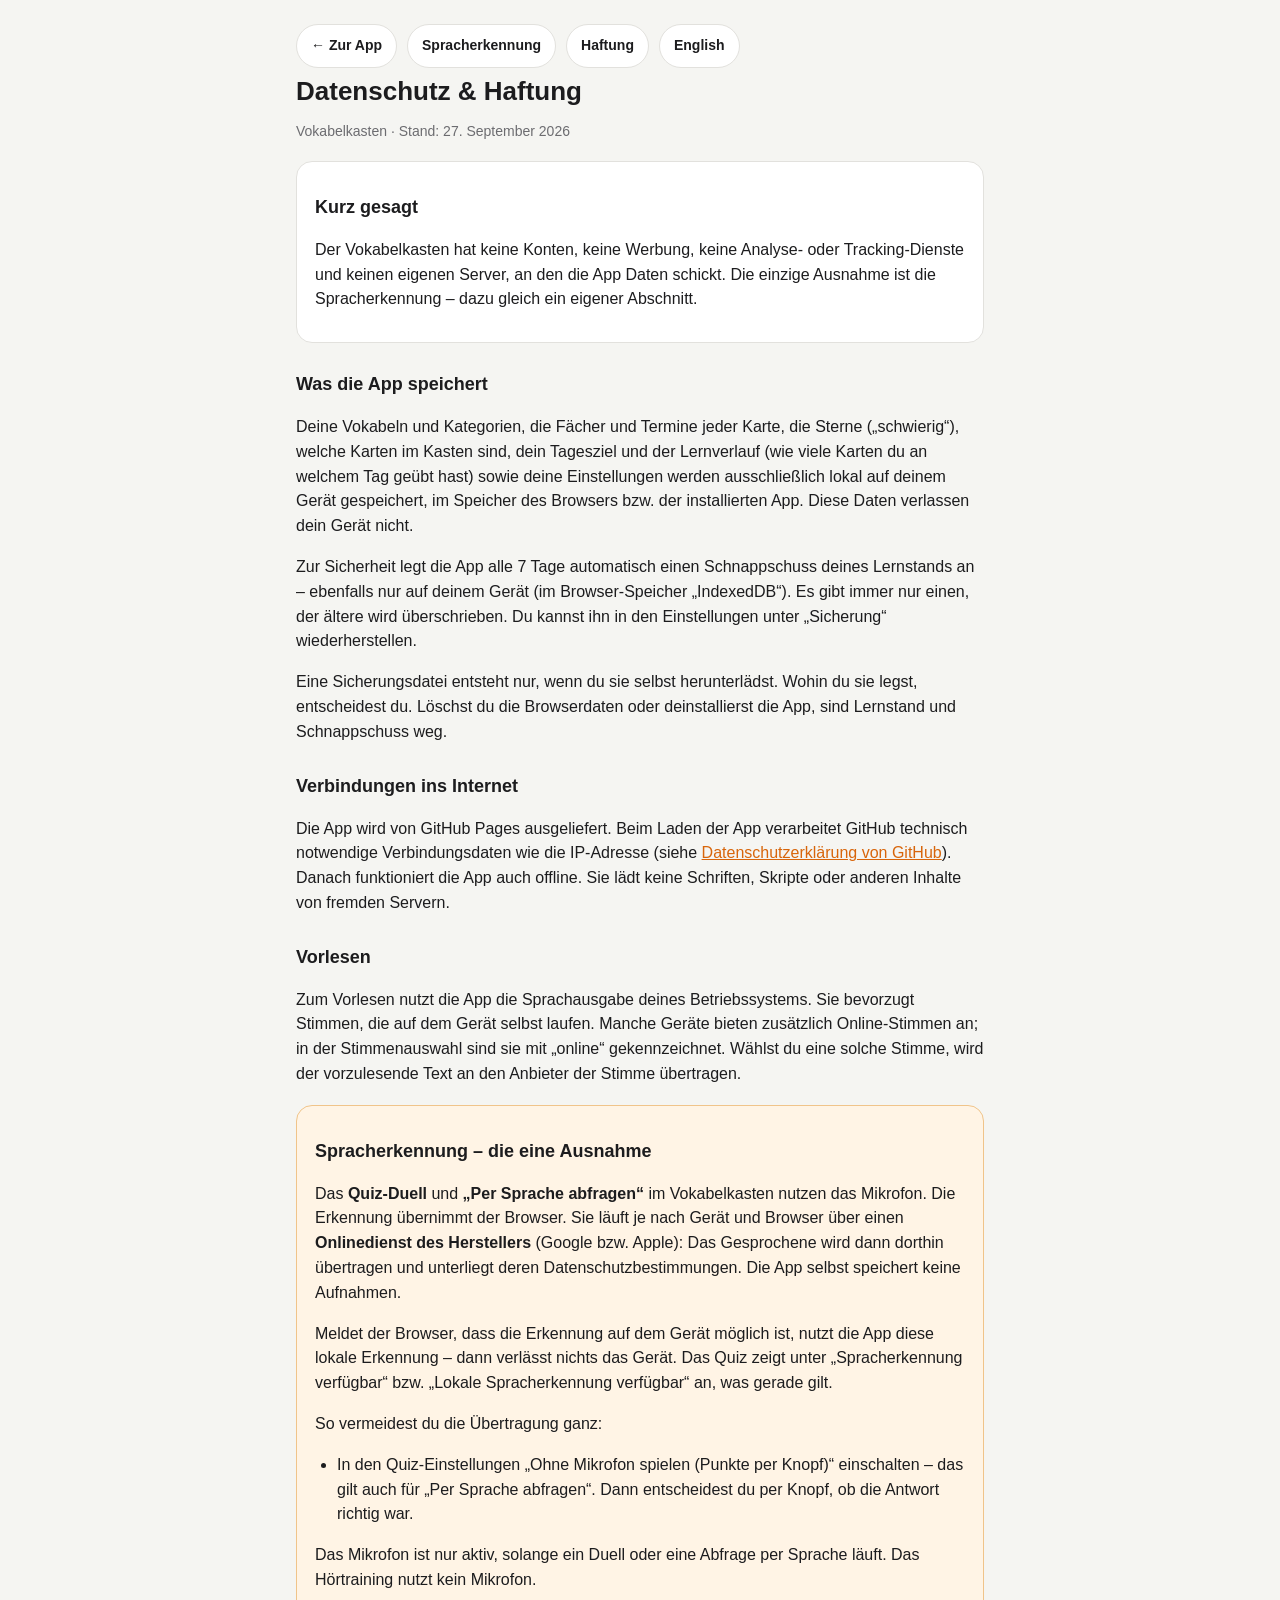
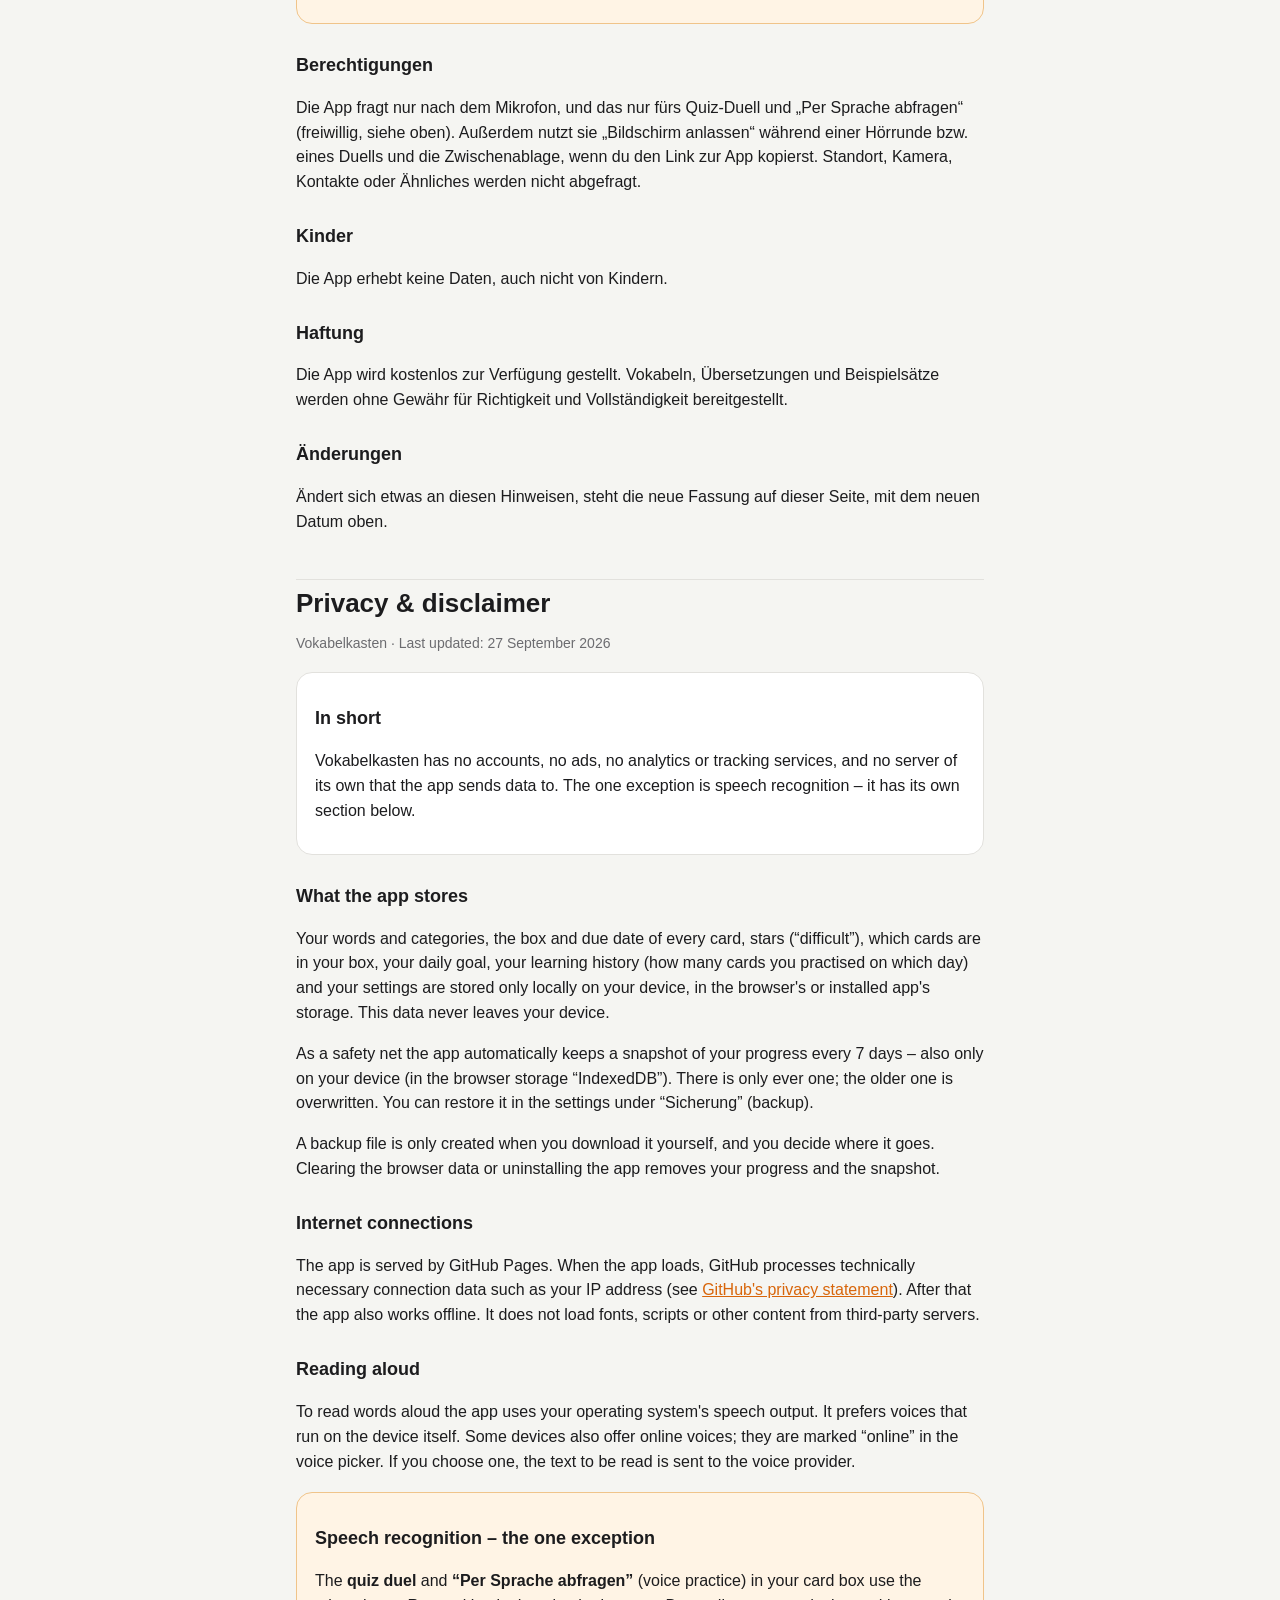
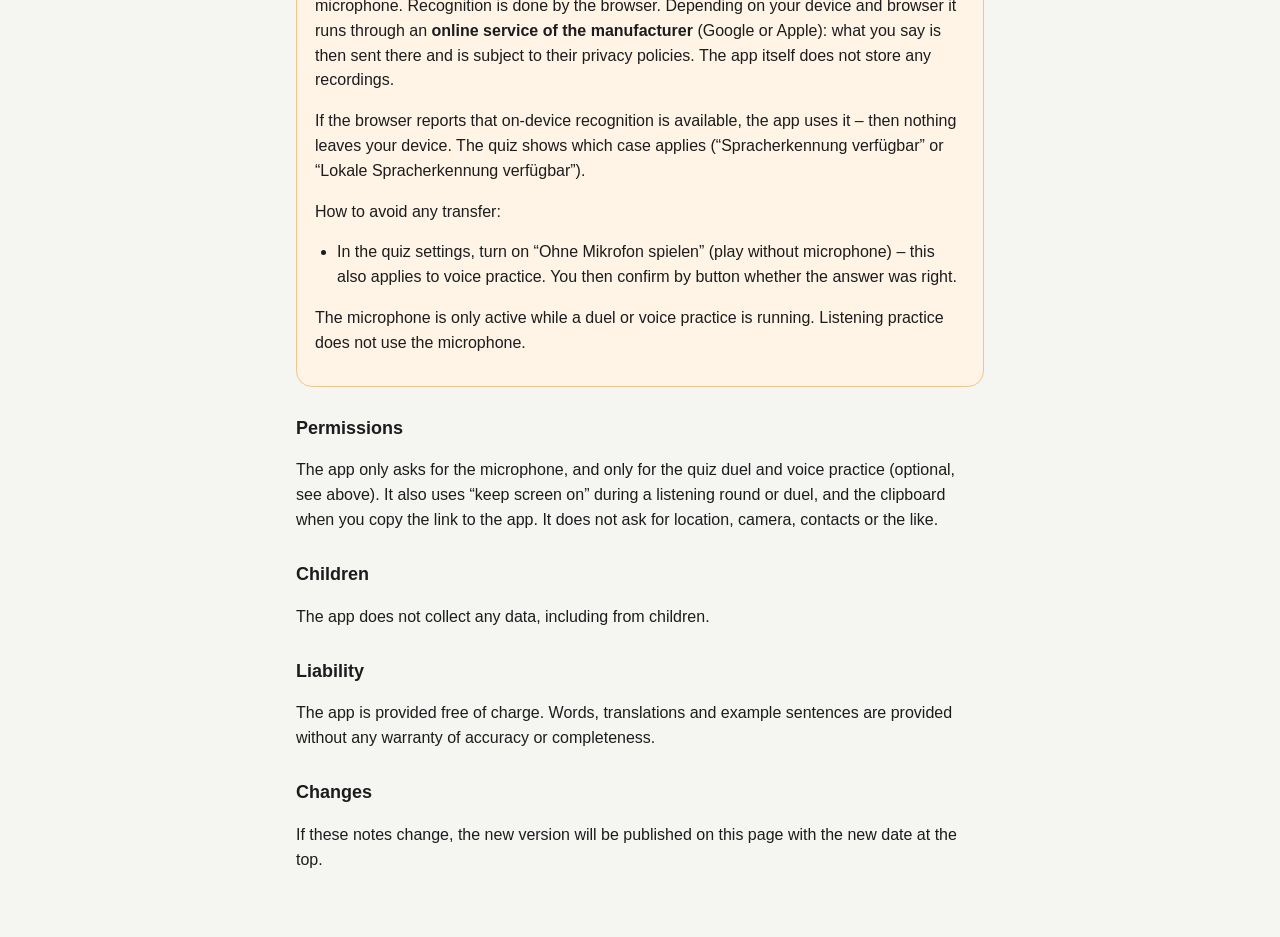
==== privacy.html @ b9f3ceb2 "Vokabelkasten per Sprache abfragen (Quiz-Ablauf, Wertung wie beim Üben); Sprachbefehle im Hörtrainin" ====
<!doctype html>
<html lang="de">
<head>
<meta charset="utf-8">
<meta name="viewport" content="width=device-width, initial-scale=1, viewport-fit=cover">
<title>Datenschutz &amp; Haftung – Vokabelkasten</title>
<meta name="description" content="Datenschutz und Haftungsausschluss der App Vokabelkasten">
<link rel="icon" href="./icon.png">
<style>
:root{ color-scheme:light; --bg:#f5f5f2; --surface:#ffffff; --text:#1c1c1e; --dim:#6c6c70; --accent:#d8650a; --border:#e2e1dd; --warn-bg:#fff4e5; --warn-border:#f0c48a; }
@media (prefers-color-scheme: dark){ :root{ color-scheme:dark; --bg:#121214; --surface:#1c1c1f; --text:#f2f2f0; --dim:#a0a0a6; --accent:#f59a4a; --border:#2c2c30; --warn-bg:#2b2116; --warn-border:#6b4a22; } }
*{ box-sizing:border-box; }
body{ margin:0; background:var(--bg); color:var(--text); font:16px/1.55 -apple-system, BlinkMacSystemFont, "Segoe UI", Roboto, Helvetica, Arial, sans-serif; }
main{ max-width:720px; margin:0 auto; padding:max(24px, env(safe-area-inset-top)) 16px 48px; }
h1{ font-size:26px; line-height:1.2; margin:8px 0 4px; }
h2{ font-size:18px; margin:28px 0 6px; }
p, li{ color:var(--text); }
ul{ padding-left:22px; }
li{ margin-bottom:6px; }
.dim{ color:var(--dim); font-size:14px; }
.card{ background:var(--surface); border:1px solid var(--border); border-radius:16px; padding:4px 18px 14px; margin-top:18px; }
.card.warn{ background:var(--warn-bg); border-color:var(--warn-border); }
a{ color:var(--accent); }
nav{ display:flex; flex-wrap:wrap; gap:10px; margin-bottom:6px; }
nav a{ display:inline-flex; align-items:center; min-height:44px; padding:0 14px; border-radius:100px; border:1px solid var(--border); background:var(--surface); color:var(--text); text-decoration:none; font-weight:600; font-size:14px; }
hr{ border:none; border-top:1px solid var(--border); margin:44px 0 8px; }
</style>
</head>
<body>
<main>
<nav><a href="./">&larr; Zur App</a><a href="#spracherkennung">Spracherkennung</a><a href="#haftung">Haftung</a><a href="#en">English</a></nav>

<h1>Datenschutz &amp; Haftung</h1>
<p class="dim">Vokabelkasten · Stand: 27. September 2026</p>

<div class="card">
<h2>Kurz gesagt</h2>
<p>Der Vokabelkasten hat keine Konten, keine Werbung, keine Analyse- oder Tracking-Dienste und keinen eigenen Server, an den die App Daten schickt. Die einzige Ausnahme ist die Spracherkennung – dazu gleich ein eigener Abschnitt.</p>
</div>

<h2>Was die App speichert</h2>
<p>Deine Vokabeln und Kategorien, die Fächer und Termine jeder Karte, die Sterne („schwierig“), welche Karten im Kasten sind, dein Tagesziel und der Lernverlauf (wie viele Karten du an welchem Tag geübt hast) sowie deine Einstellungen werden ausschließlich lokal auf deinem Gerät gespeichert, im Speicher des Browsers bzw. der installierten App. Diese Daten verlassen dein Gerät nicht.</p>
<p>Zur Sicherheit legt die App alle 7 Tage automatisch einen Schnappschuss deines Lernstands an – ebenfalls nur auf deinem Gerät (im Browser-Speicher „IndexedDB“). Es gibt immer nur einen, der ältere wird überschrieben. Du kannst ihn in den Einstellungen unter „Sicherung“ wiederherstellen.</p>
<p>Eine Sicherungsdatei entsteht nur, wenn du sie selbst herunterlädst. Wohin du sie legst, entscheidest du. Löschst du die Browserdaten oder deinstallierst die App, sind Lernstand und Schnappschuss weg.</p>

<h2>Verbindungen ins Internet</h2>
<p>Die App wird von GitHub Pages ausgeliefert. Beim Laden der App verarbeitet GitHub technisch notwendige Verbindungsdaten wie die IP-Adresse (siehe <a href="https://docs.github.com/de/site-policy/privacy-policies/github-general-privacy-statement" rel="noopener">Datenschutzerklärung von GitHub</a>). Danach funktioniert die App auch offline. Sie lädt keine Schriften, Skripte oder anderen Inhalte von fremden Servern.</p>

<h2>Vorlesen</h2>
<p>Zum Vorlesen nutzt die App die Sprachausgabe deines Betriebssystems. Sie bevorzugt Stimmen, die auf dem Gerät selbst laufen. Manche Geräte bieten zusätzlich Online-Stimmen an; in der Stimmenauswahl sind sie mit „online“ gekennzeichnet. Wählst du eine solche Stimme, wird der vorzulesende Text an den Anbieter der Stimme übertragen.</p>

<div class="card warn" id="spracherkennung">
<h2>Spracherkennung – die eine Ausnahme</h2>
<p>Das <b>Quiz-Duell</b> und <b>„Per Sprache abfragen“</b> im Vokabelkasten nutzen das Mikrofon. Die Erkennung übernimmt der Browser. Sie läuft je nach Gerät und Browser über einen <b>Onlinedienst des Herstellers</b> (Google bzw. Apple): Das Gesprochene wird dann dorthin übertragen und unterliegt deren Datenschutzbestimmungen. Die App selbst speichert keine Aufnahmen.</p>
<p>Meldet der Browser, dass die Erkennung auf dem Gerät möglich ist, nutzt die App diese lokale Erkennung – dann verlässt nichts das Gerät. Das Quiz zeigt unter „Spracherkennung verfügbar“ bzw. „Lokale Spracherkennung verfügbar“ an, was gerade gilt.</p>
<p>So vermeidest du die Übertragung ganz:</p>
<ul>
<li>In den Quiz-Einstellungen „Ohne Mikrofon spielen (Punkte per Knopf)“ einschalten – das gilt auch für „Per Sprache abfragen“. Dann entscheidest du per Knopf, ob die Antwort richtig war.</li>
</ul>
<p>Das Mikrofon ist nur aktiv, solange ein Duell oder eine Abfrage per Sprache läuft. Das Hörtraining nutzt kein Mikrofon.</p>
</div>

<h2>Berechtigungen</h2>
<p>Die App fragt nur nach dem Mikrofon, und das nur fürs Quiz-Duell und „Per Sprache abfragen“ (freiwillig, siehe oben). Außerdem nutzt sie „Bildschirm anlassen“ während einer Hörrunde bzw. eines Duells und die Zwischenablage, wenn du den Link zur App kopierst. Standort, Kamera, Kontakte oder Ähnliches werden nicht abgefragt.</p>

<h2>Kinder</h2>
<p>Die App erhebt keine Daten, auch nicht von Kindern.</p>

<h2 id="haftung">Haftung</h2>
<p>Die App wird kostenlos zur Verfügung gestellt. Vokabeln, Übersetzungen und Beispielsätze werden ohne Gewähr für Richtigkeit und Vollständigkeit bereitgestellt.</p>

<h2>Änderungen</h2>
<p>Ändert sich etwas an diesen Hinweisen, steht die neue Fassung auf dieser Seite, mit dem neuen Datum oben.</p>

<hr>

<h1 id="en">Privacy &amp; disclaimer</h1>
<p class="dim">Vokabelkasten · Last updated: 27 September 2026</p>

<div class="card">
<h2>In short</h2>
<p>Vokabelkasten has no accounts, no ads, no analytics or tracking services, and no server of its own that the app sends data to. The one exception is speech recognition – it has its own section below.</p>
</div>

<h2>What the app stores</h2>
<p>Your words and categories, the box and due date of every card, stars (“difficult”), which cards are in your box, your daily goal, your learning history (how many cards you practised on which day) and your settings are stored only locally on your device, in the browser's or installed app's storage. This data never leaves your device.</p>
<p>As a safety net the app automatically keeps a snapshot of your progress every 7 days – also only on your device (in the browser storage “IndexedDB”). There is only ever one; the older one is overwritten. You can restore it in the settings under “Sicherung” (backup).</p>
<p>A backup file is only created when you download it yourself, and you decide where it goes. Clearing the browser data or uninstalling the app removes your progress and the snapshot.</p>

<h2>Internet connections</h2>
<p>The app is served by GitHub Pages. When the app loads, GitHub processes technically necessary connection data such as your IP address (see <a href="https://docs.github.com/en/site-policy/privacy-policies/github-general-privacy-statement" rel="noopener">GitHub's privacy statement</a>). After that the app also works offline. It does not load fonts, scripts or other content from third-party servers.</p>

<h2>Reading aloud</h2>
<p>To read words aloud the app uses your operating system's speech output. It prefers voices that run on the device itself. Some devices also offer online voices; they are marked “online” in the voice picker. If you choose one, the text to be read is sent to the voice provider.</p>

<div class="card warn" id="speech">
<h2>Speech recognition – the one exception</h2>
<p>The <b>quiz duel</b> and <b>“Per Sprache abfragen”</b> (voice practice) in your card box use the microphone. Recognition is done by the browser. Depending on your device and browser it runs through an <b>online service of the manufacturer</b> (Google or Apple): what you say is then sent there and is subject to their privacy policies. The app itself does not store any recordings.</p>
<p>If the browser reports that on-device recognition is available, the app uses it – then nothing leaves your device. The quiz shows which case applies (“Spracherkennung verfügbar” or “Lokale Spracherkennung verfügbar”).</p>
<p>How to avoid any transfer:</p>
<ul>
<li>In the quiz settings, turn on “Ohne Mikrofon spielen” (play without microphone) – this also applies to voice practice. You then confirm by button whether the answer was right.</li>
</ul>
<p>The microphone is only active while a duel or voice practice is running. Listening practice does not use the microphone.</p>
</div>

<h2>Permissions</h2>
<p>The app only asks for the microphone, and only for the quiz duel and voice practice (optional, see above). It also uses “keep screen on” during a listening round or duel, and the clipboard when you copy the link to the app. It does not ask for location, camera, contacts or the like.</p>

<h2>Children</h2>
<p>The app does not collect any data, including from children.</p>

<h2>Liability</h2>
<p>The app is provided free of charge. Words, translations and example sentences are provided without any warranty of accuracy or completeness.</p>

<h2>Changes</h2>
<p>If these notes change, the new version will be published on this page with the new date at the top.</p>
</main>
</body>
</html>
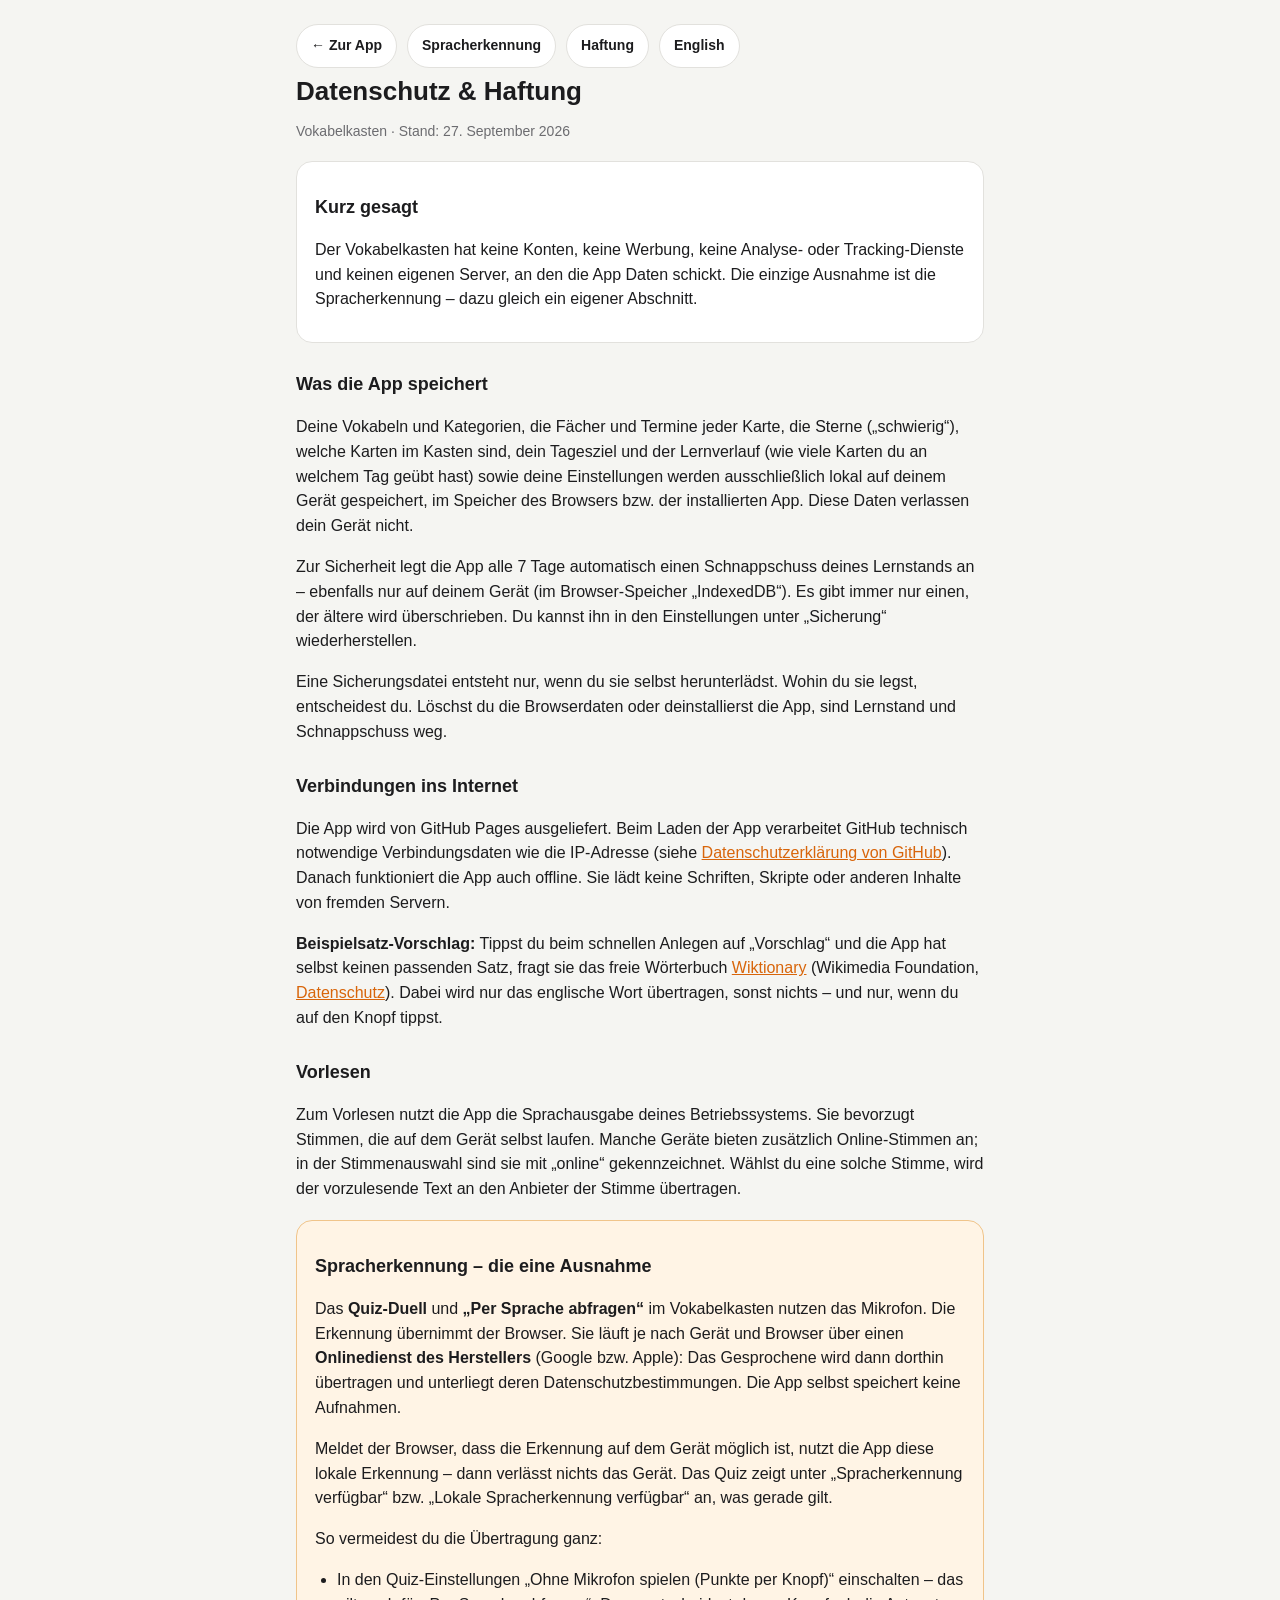
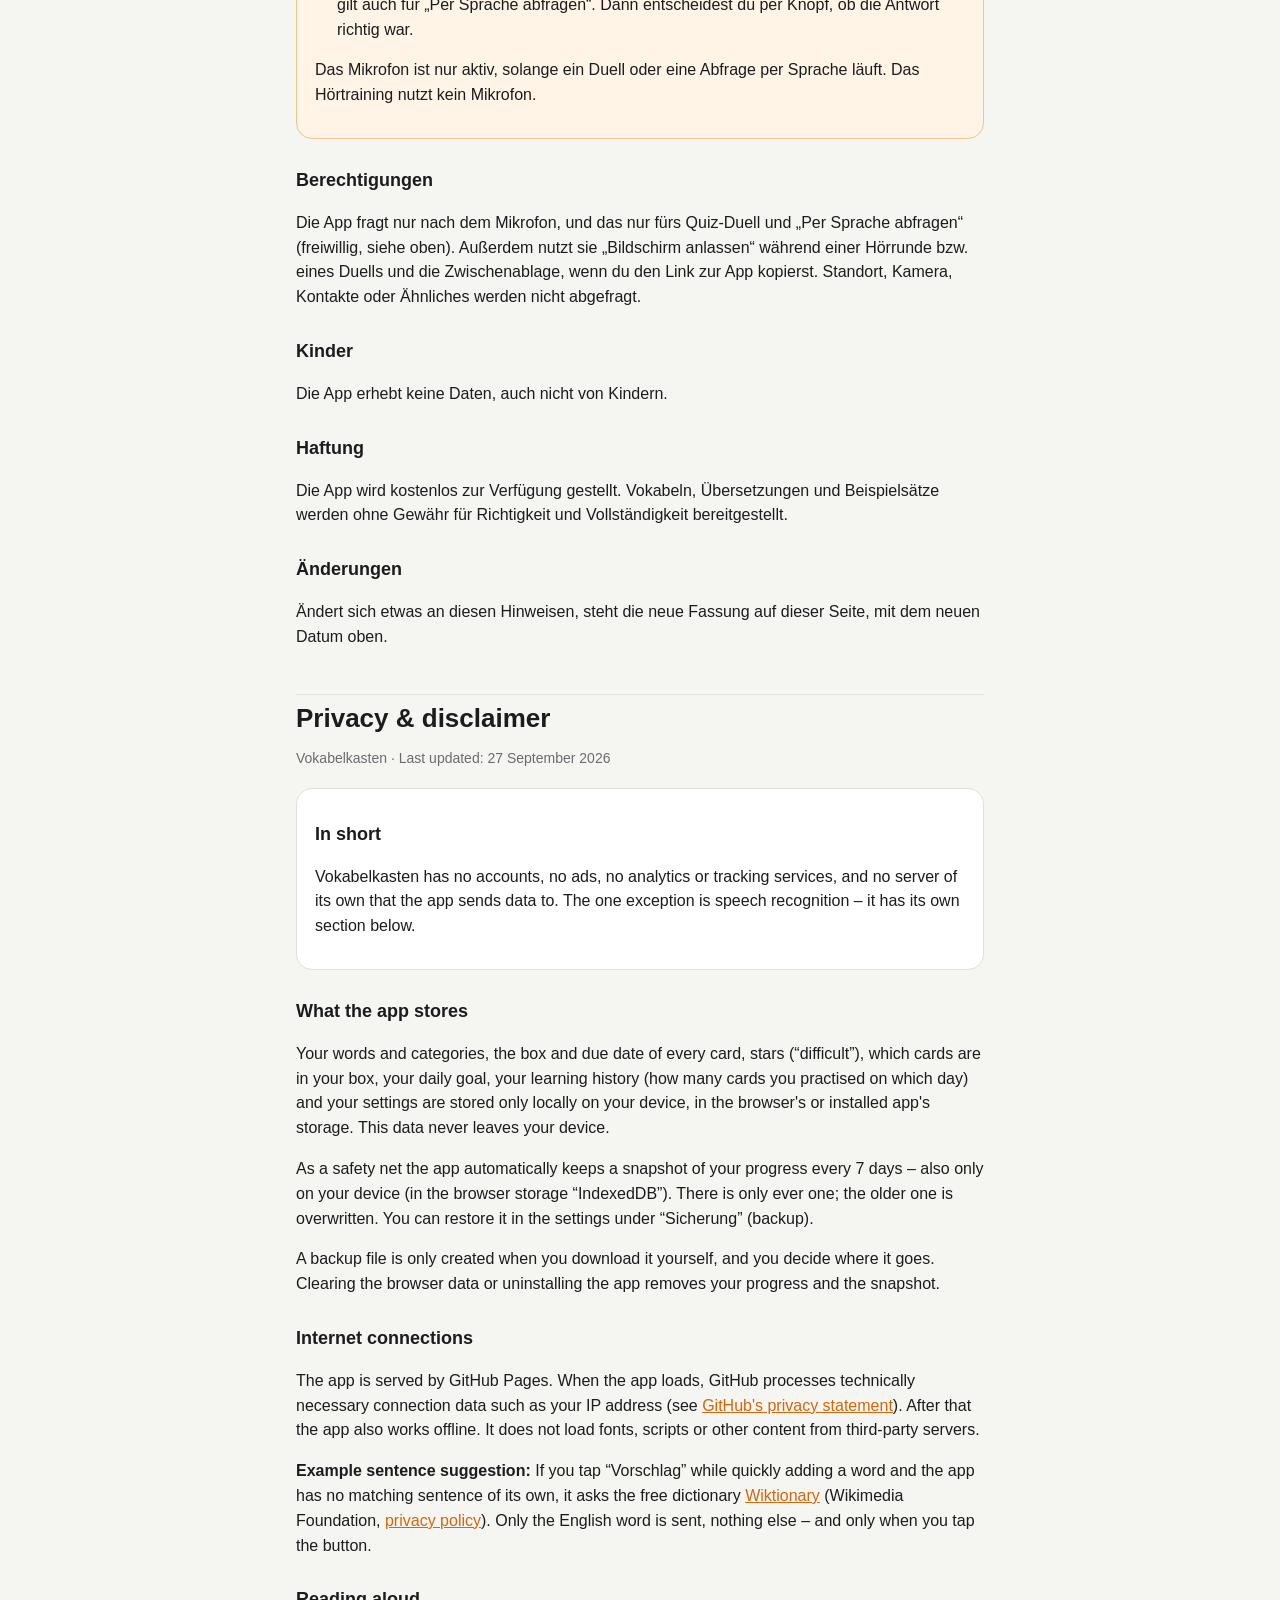
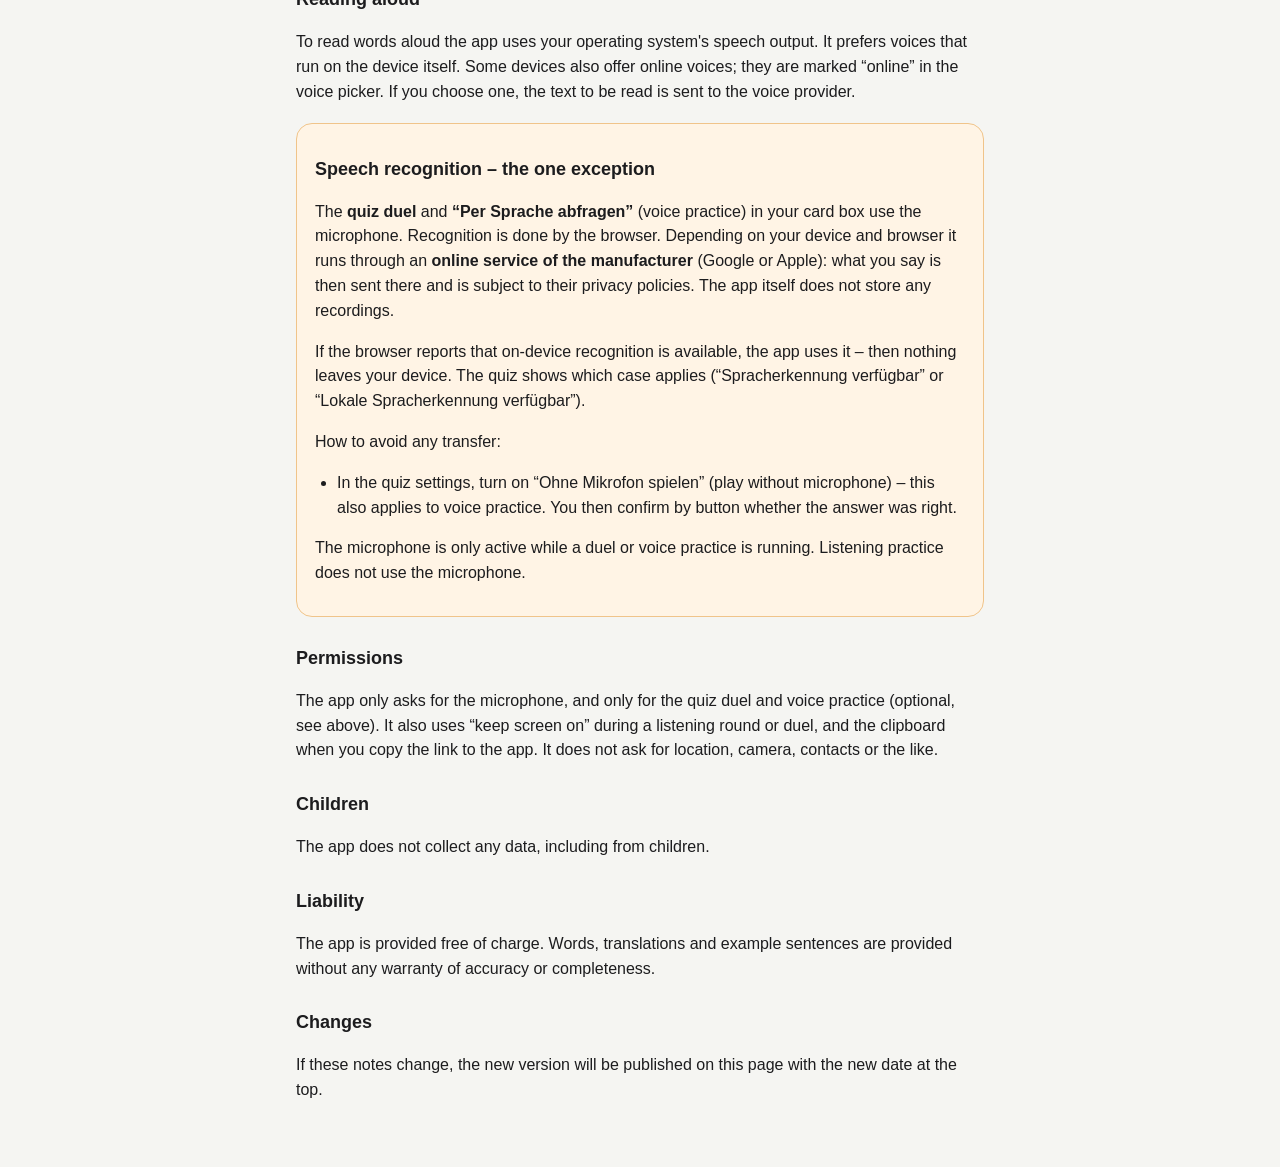
==== commit fade914b: "Schnell anlegen auf der Startseite mit Beispielsatz-Vorschlag, Wort per Teilen aus anderen Apps Co-A" ====
--- a/privacy.html
+++ b/privacy.html
@@ -45,6 +45,7 @@
 
 <h2>Verbindungen ins Internet</h2>
 <p>Die App wird von GitHub Pages ausgeliefert. Beim Laden der App verarbeitet GitHub technisch notwendige Verbindungsdaten wie die IP-Adresse (siehe <a href="https://docs.github.com/de/site-policy/privacy-policies/github-general-privacy-statement" rel="noopener">Datenschutzerklärung von GitHub</a>). Danach funktioniert die App auch offline. Sie lädt keine Schriften, Skripte oder anderen Inhalte von fremden Servern.</p>
+<p><b>Beispielsatz-Vorschlag:</b> Tippst du beim schnellen Anlegen auf „Vorschlag“ und die App hat selbst keinen passenden Satz, fragt sie das freie Wörterbuch <a href="https://en.wiktionary.org/" rel="noopener">Wiktionary</a> (Wikimedia Foundation, <a href="https://foundation.wikimedia.org/wiki/Policy:Privacy_policy" rel="noopener">Datenschutz</a>). Dabei wird nur das englische Wort übertragen, sonst nichts – und nur, wenn du auf den Knopf tippst.</p>
 
 <h2>Vorlesen</h2>
 <p>Zum Vorlesen nutzt die App die Sprachausgabe deines Betriebssystems. Sie bevorzugt Stimmen, die auf dem Gerät selbst laufen. Manche Geräte bieten zusätzlich Online-Stimmen an; in der Stimmenauswahl sind sie mit „online“ gekennzeichnet. Wählst du eine solche Stimme, wird der vorzulesende Text an den Anbieter der Stimme übertragen.</p>
@@ -89,6 +90,7 @@
 
 <h2>Internet connections</h2>
 <p>The app is served by GitHub Pages. When the app loads, GitHub processes technically necessary connection data such as your IP address (see <a href="https://docs.github.com/en/site-policy/privacy-policies/github-general-privacy-statement" rel="noopener">GitHub's privacy statement</a>). After that the app also works offline. It does not load fonts, scripts or other content from third-party servers.</p>
+<p><b>Example sentence suggestion:</b> If you tap “Vorschlag” while quickly adding a word and the app has no matching sentence of its own, it asks the free dictionary <a href="https://en.wiktionary.org/" rel="noopener">Wiktionary</a> (Wikimedia Foundation, <a href="https://foundation.wikimedia.org/wiki/Policy:Privacy_policy" rel="noopener">privacy policy</a>). Only the English word is sent, nothing else – and only when you tap the button.</p>
 
 <h2>Reading aloud</h2>
 <p>To read words aloud the app uses your operating system's speech output. It prefers voices that run on the device itself. Some devices also offer online voices; they are marked “online” in the voice picker. If you choose one, the text to be read is sent to the voice provider.</p>
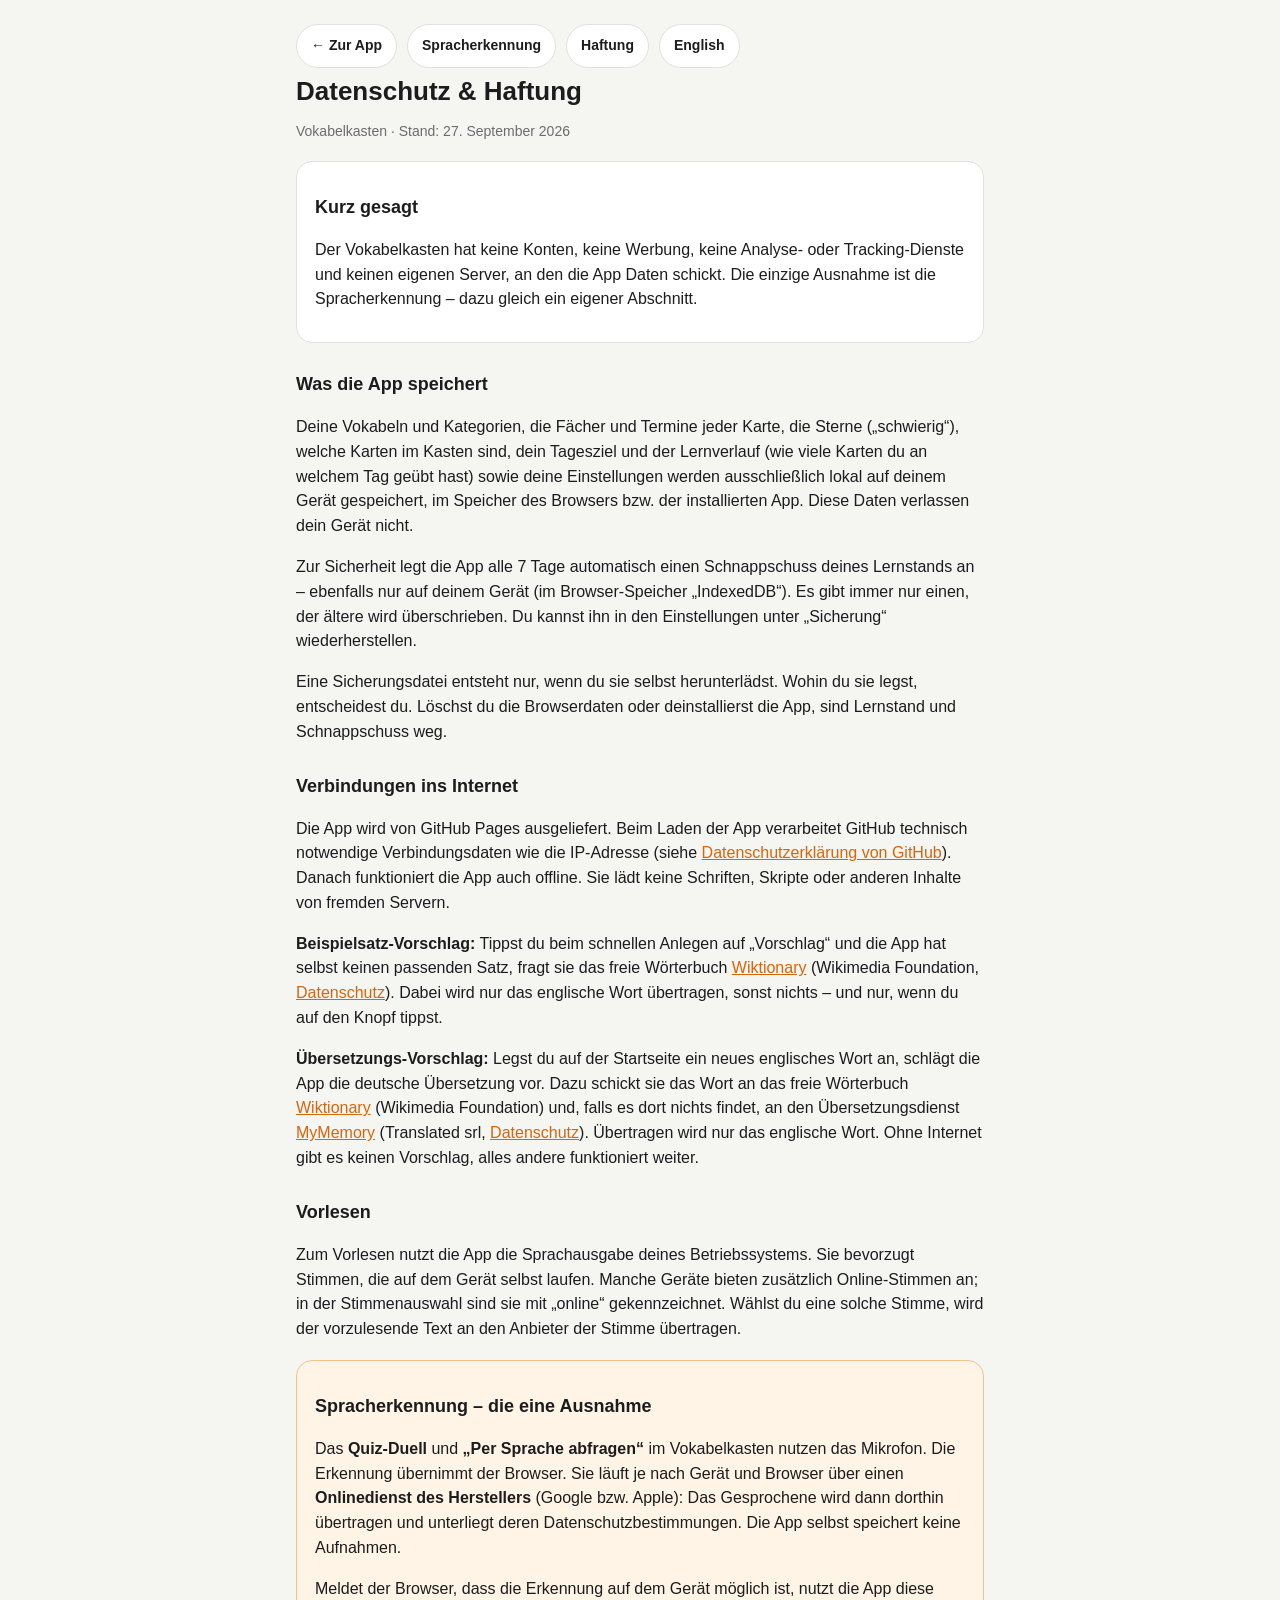
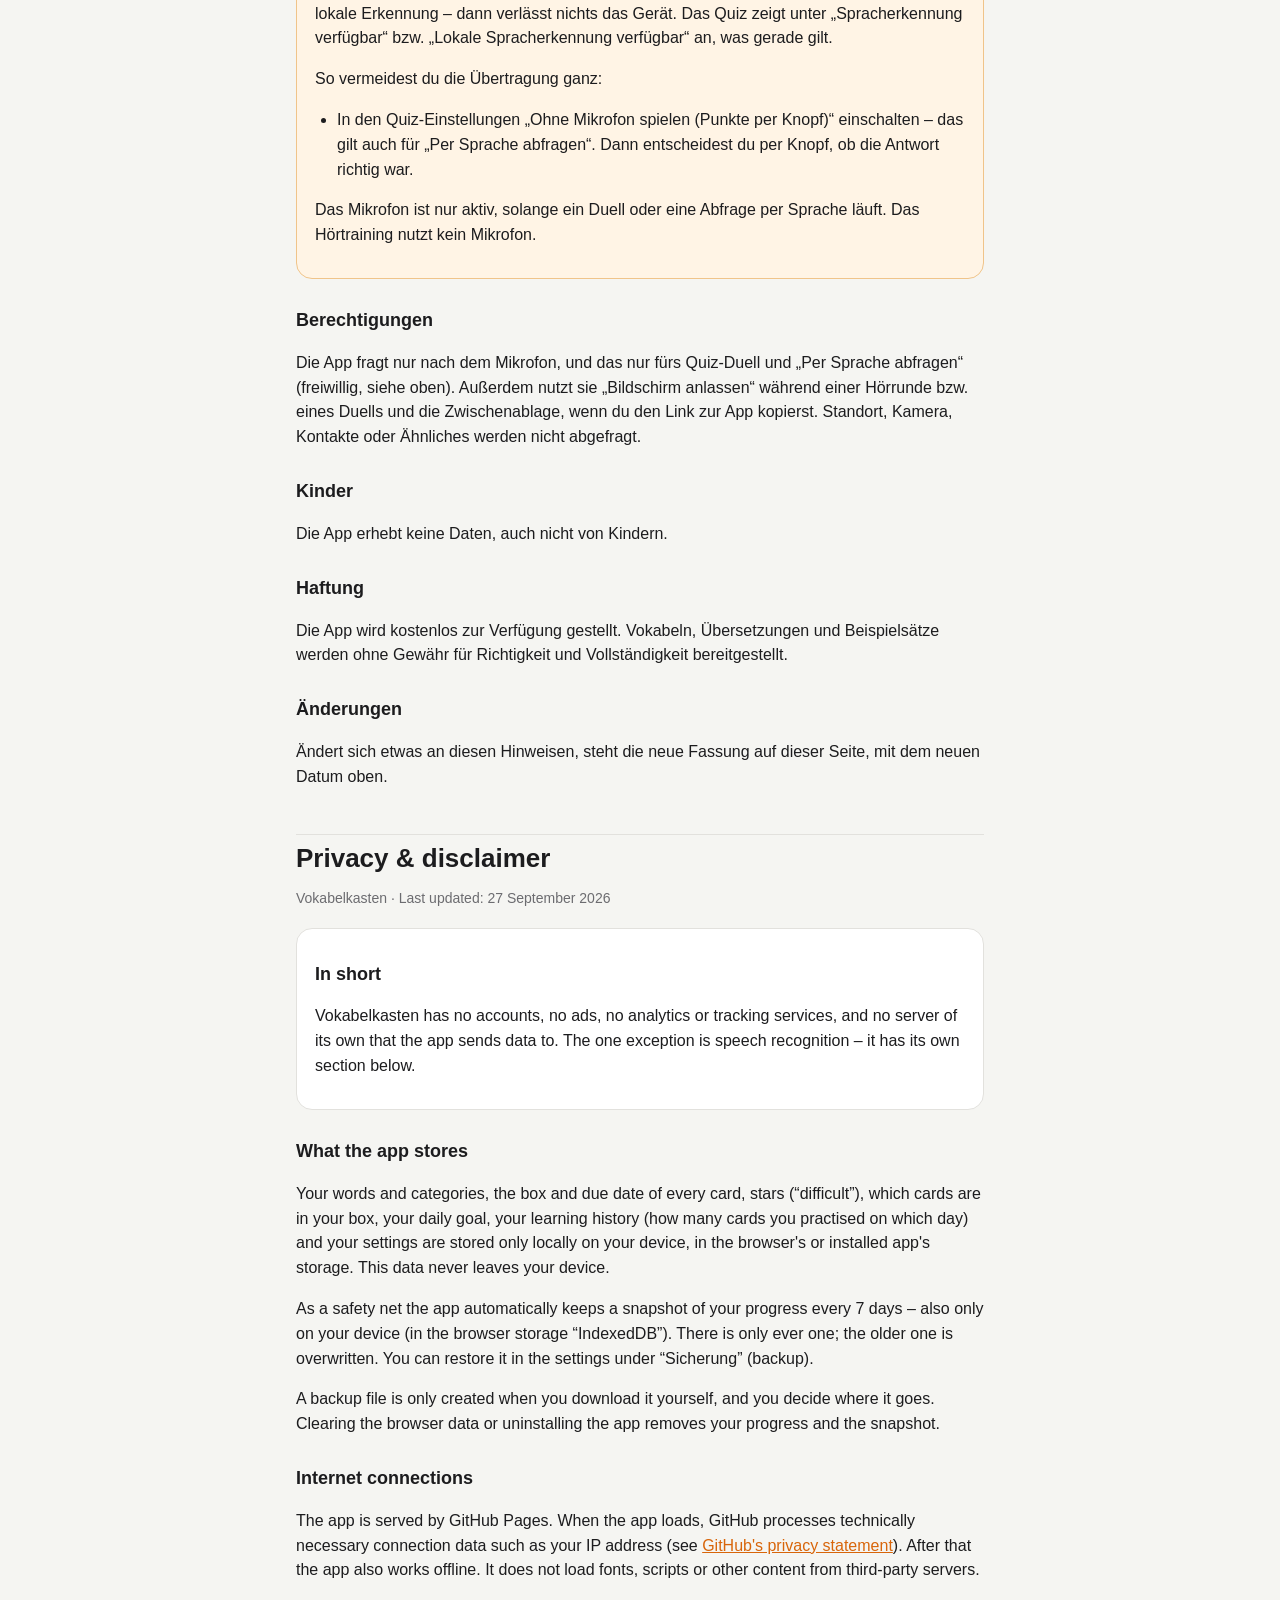
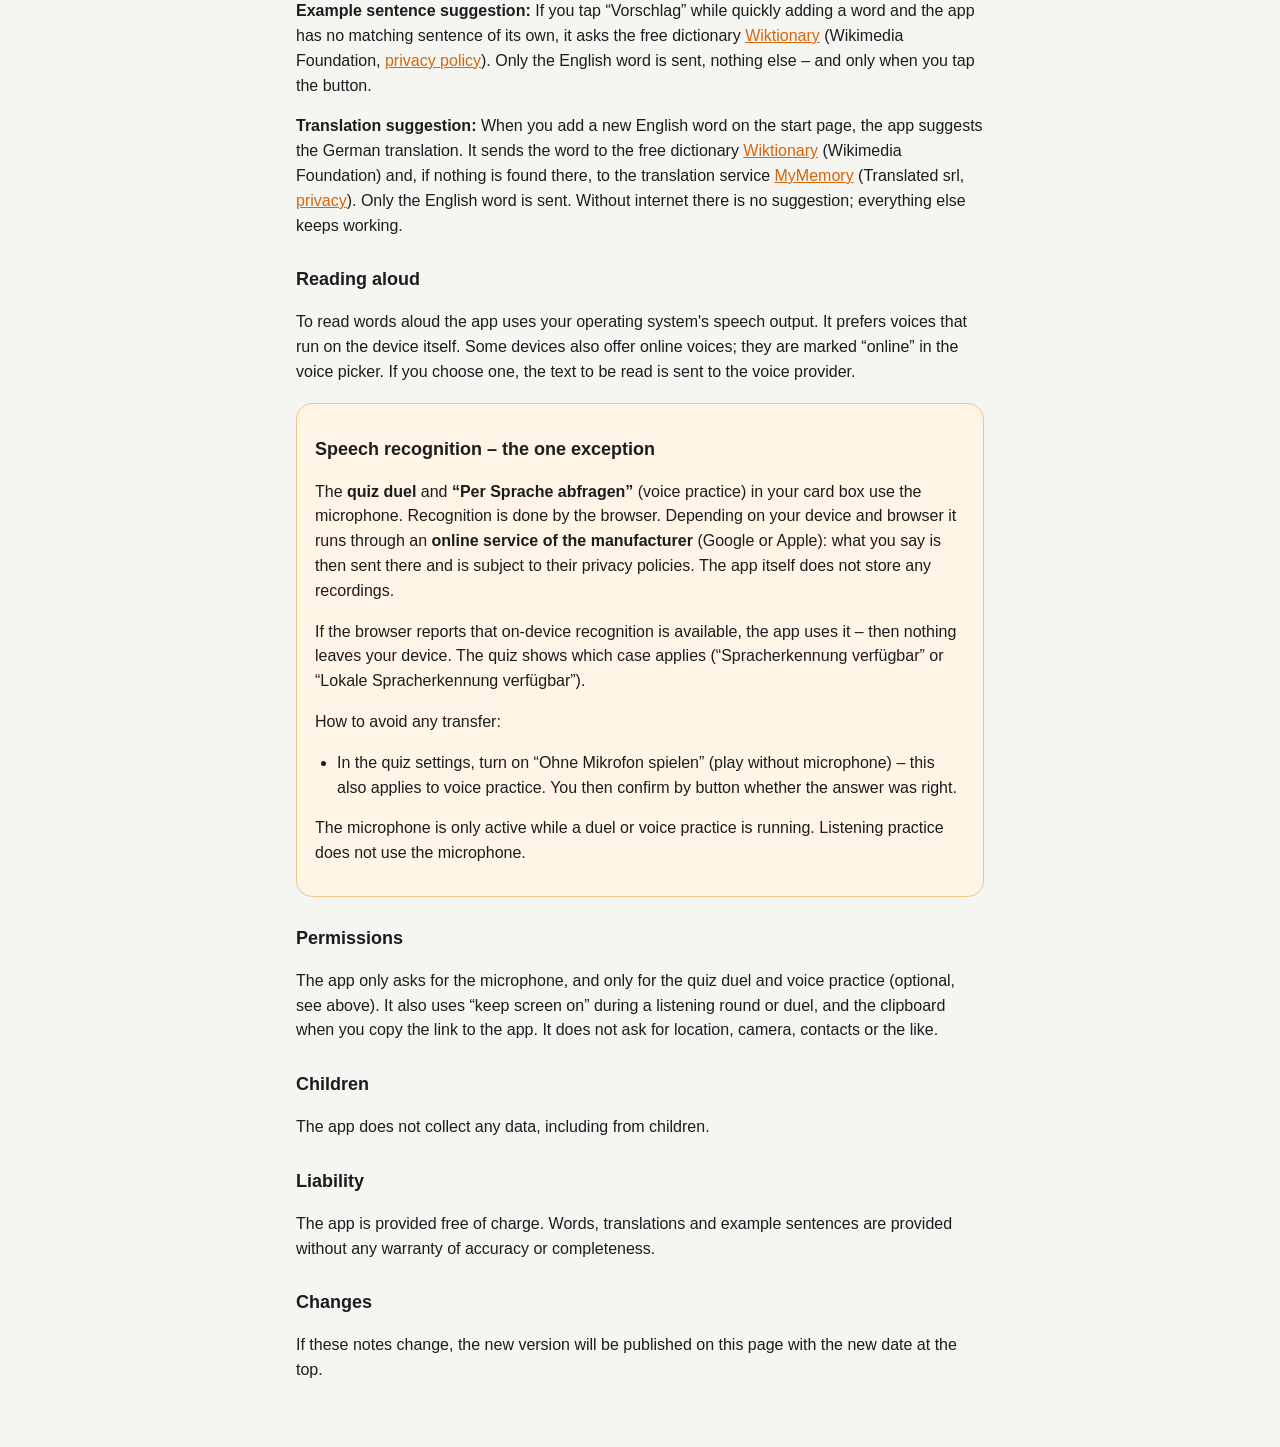
==== commit b1770f39: "Schnell anlegen: automatischer Übersetzungs-Vorschlag (Wiktionary, sonst MyMemory) Co-Authored-By: C" ====
--- a/privacy.html
+++ b/privacy.html
@@ -46,6 +46,7 @@
 <h2>Verbindungen ins Internet</h2>
 <p>Die App wird von GitHub Pages ausgeliefert. Beim Laden der App verarbeitet GitHub technisch notwendige Verbindungsdaten wie die IP-Adresse (siehe <a href="https://docs.github.com/de/site-policy/privacy-policies/github-general-privacy-statement" rel="noopener">Datenschutzerklärung von GitHub</a>). Danach funktioniert die App auch offline. Sie lädt keine Schriften, Skripte oder anderen Inhalte von fremden Servern.</p>
 <p><b>Beispielsatz-Vorschlag:</b> Tippst du beim schnellen Anlegen auf „Vorschlag“ und die App hat selbst keinen passenden Satz, fragt sie das freie Wörterbuch <a href="https://en.wiktionary.org/" rel="noopener">Wiktionary</a> (Wikimedia Foundation, <a href="https://foundation.wikimedia.org/wiki/Policy:Privacy_policy" rel="noopener">Datenschutz</a>). Dabei wird nur das englische Wort übertragen, sonst nichts – und nur, wenn du auf den Knopf tippst.</p>
+<p><b>Übersetzungs-Vorschlag:</b> Legst du auf der Startseite ein neues englisches Wort an, schlägt die App die deutsche Übersetzung vor. Dazu schickt sie das Wort an das freie Wörterbuch <a href="https://de.wiktionary.org/" rel="noopener">Wiktionary</a> (Wikimedia Foundation) und, falls es dort nichts findet, an den Übersetzungsdienst <a href="https://mymemory.translated.net/" rel="noopener">MyMemory</a> (Translated srl, <a href="https://mymemory.translated.net/doc/privacy.php" rel="noopener">Datenschutz</a>). Übertragen wird nur das englische Wort. Ohne Internet gibt es keinen Vorschlag, alles andere funktioniert weiter.</p>
 
 <h2>Vorlesen</h2>
 <p>Zum Vorlesen nutzt die App die Sprachausgabe deines Betriebssystems. Sie bevorzugt Stimmen, die auf dem Gerät selbst laufen. Manche Geräte bieten zusätzlich Online-Stimmen an; in der Stimmenauswahl sind sie mit „online“ gekennzeichnet. Wählst du eine solche Stimme, wird der vorzulesende Text an den Anbieter der Stimme übertragen.</p>
@@ -91,6 +92,7 @@
 <h2>Internet connections</h2>
 <p>The app is served by GitHub Pages. When the app loads, GitHub processes technically necessary connection data such as your IP address (see <a href="https://docs.github.com/en/site-policy/privacy-policies/github-general-privacy-statement" rel="noopener">GitHub's privacy statement</a>). After that the app also works offline. It does not load fonts, scripts or other content from third-party servers.</p>
 <p><b>Example sentence suggestion:</b> If you tap “Vorschlag” while quickly adding a word and the app has no matching sentence of its own, it asks the free dictionary <a href="https://en.wiktionary.org/" rel="noopener">Wiktionary</a> (Wikimedia Foundation, <a href="https://foundation.wikimedia.org/wiki/Policy:Privacy_policy" rel="noopener">privacy policy</a>). Only the English word is sent, nothing else – and only when you tap the button.</p>
+<p><b>Translation suggestion:</b> When you add a new English word on the start page, the app suggests the German translation. It sends the word to the free dictionary <a href="https://de.wiktionary.org/" rel="noopener">Wiktionary</a> (Wikimedia Foundation) and, if nothing is found there, to the translation service <a href="https://mymemory.translated.net/" rel="noopener">MyMemory</a> (Translated srl, <a href="https://mymemory.translated.net/doc/privacy.php" rel="noopener">privacy</a>). Only the English word is sent. Without internet there is no suggestion; everything else keeps working.</p>
 
 <h2>Reading aloud</h2>
 <p>To read words aloud the app uses your operating system's speech output. It prefers voices that run on the device itself. Some devices also offer online voices; they are marked “online” in the voice picker. If you choose one, the text to be read is sent to the voice provider.</p>
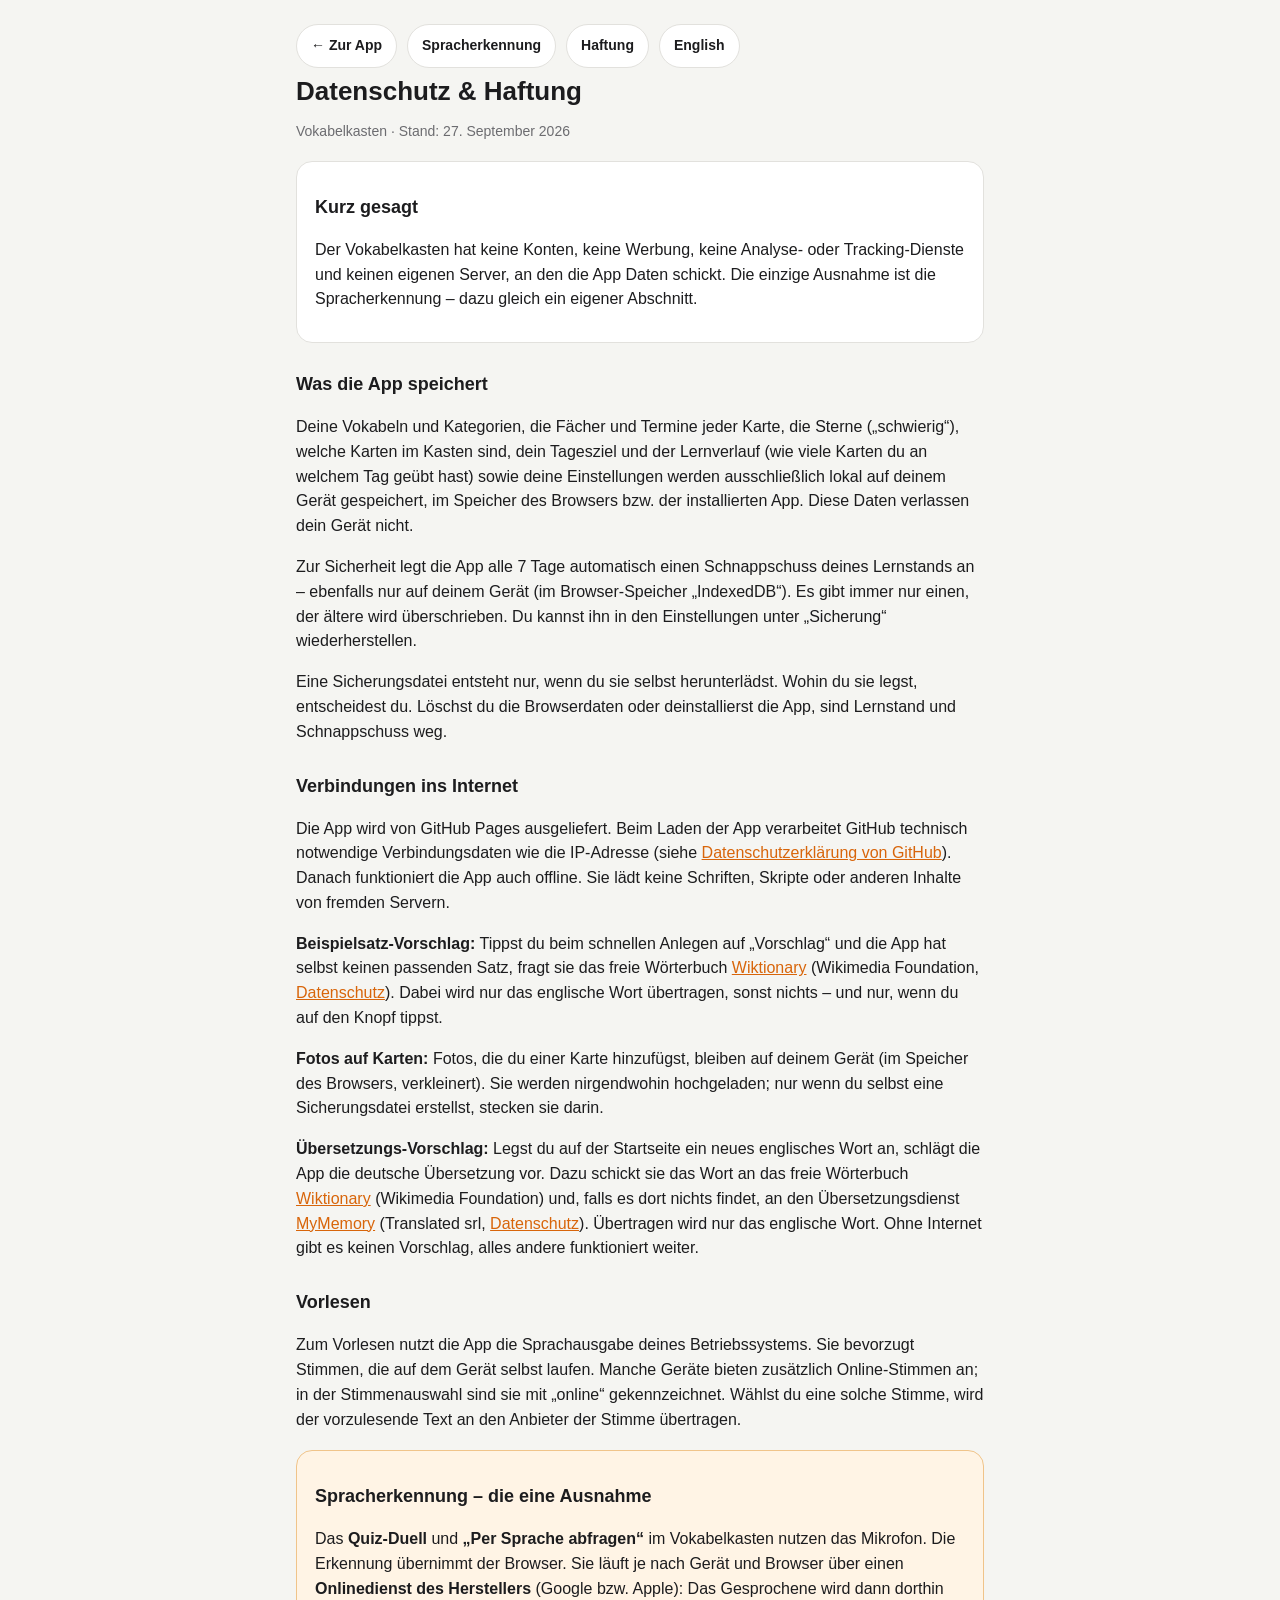
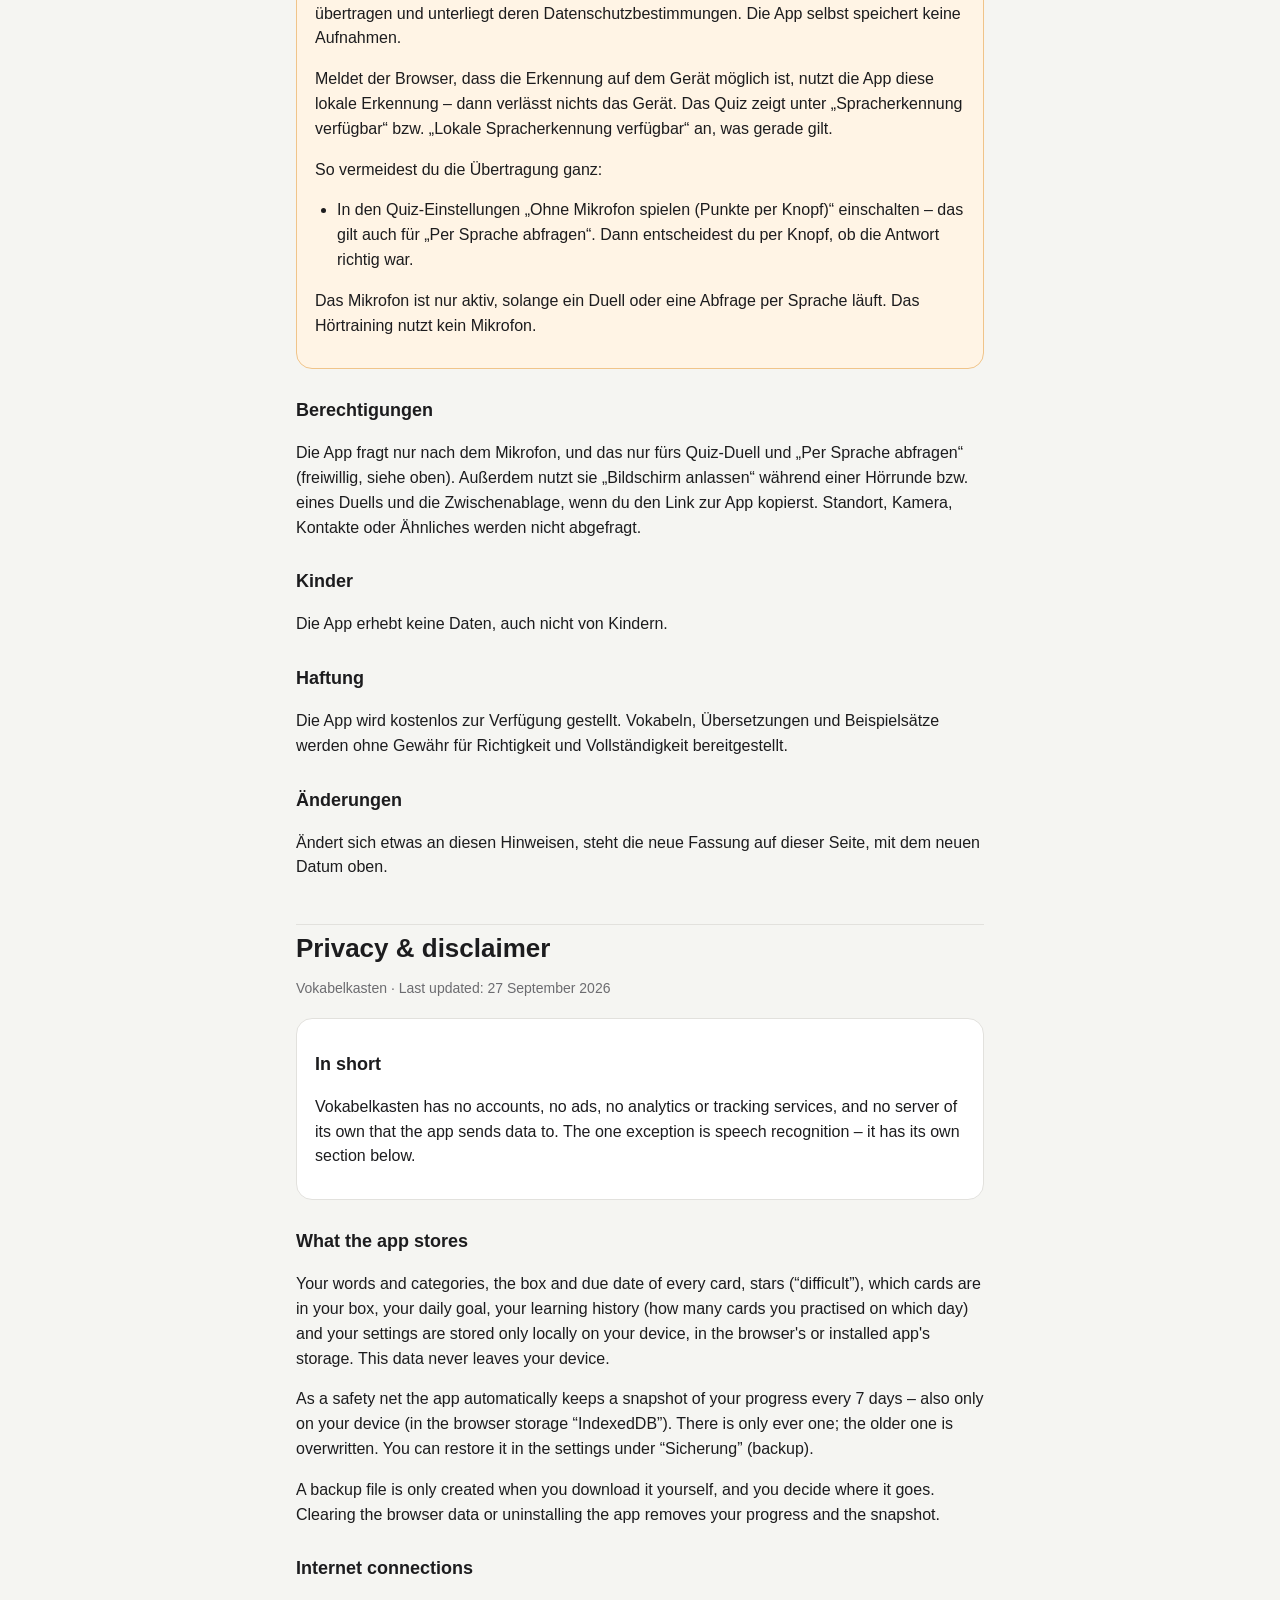
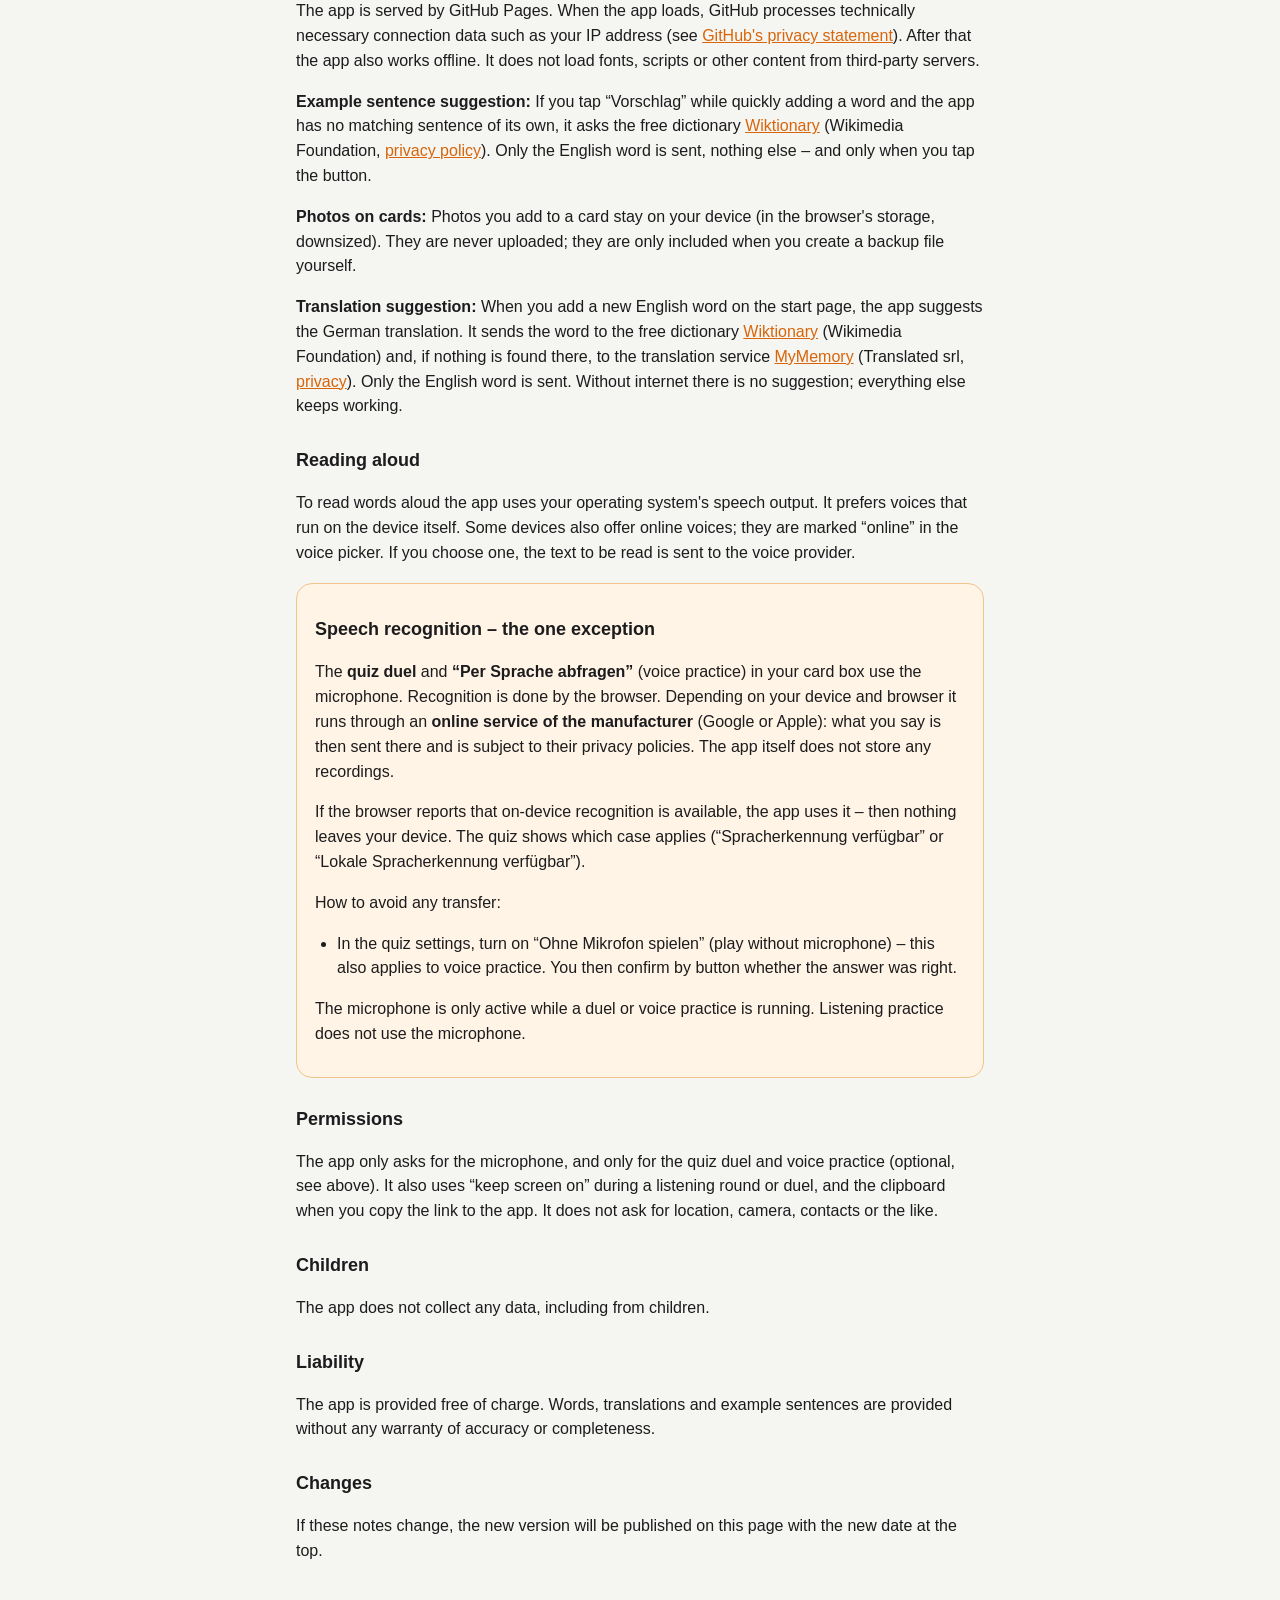
==== commit 0e9c2417: "Fotos auf der Rückseite: lokal in IndexedDB, verkleinert, in der Sicherung enthalten Co-Authored-By:" ====
--- a/privacy.html
+++ b/privacy.html
@@ -46,6 +46,7 @@
 <h2>Verbindungen ins Internet</h2>
 <p>Die App wird von GitHub Pages ausgeliefert. Beim Laden der App verarbeitet GitHub technisch notwendige Verbindungsdaten wie die IP-Adresse (siehe <a href="https://docs.github.com/de/site-policy/privacy-policies/github-general-privacy-statement" rel="noopener">Datenschutzerklärung von GitHub</a>). Danach funktioniert die App auch offline. Sie lädt keine Schriften, Skripte oder anderen Inhalte von fremden Servern.</p>
 <p><b>Beispielsatz-Vorschlag:</b> Tippst du beim schnellen Anlegen auf „Vorschlag“ und die App hat selbst keinen passenden Satz, fragt sie das freie Wörterbuch <a href="https://en.wiktionary.org/" rel="noopener">Wiktionary</a> (Wikimedia Foundation, <a href="https://foundation.wikimedia.org/wiki/Policy:Privacy_policy" rel="noopener">Datenschutz</a>). Dabei wird nur das englische Wort übertragen, sonst nichts – und nur, wenn du auf den Knopf tippst.</p>
+<p><b>Fotos auf Karten:</b> Fotos, die du einer Karte hinzufügst, bleiben auf deinem Gerät (im Speicher des Browsers, verkleinert). Sie werden nirgendwohin hochgeladen; nur wenn du selbst eine Sicherungsdatei erstellst, stecken sie darin.</p>
 <p><b>Übersetzungs-Vorschlag:</b> Legst du auf der Startseite ein neues englisches Wort an, schlägt die App die deutsche Übersetzung vor. Dazu schickt sie das Wort an das freie Wörterbuch <a href="https://de.wiktionary.org/" rel="noopener">Wiktionary</a> (Wikimedia Foundation) und, falls es dort nichts findet, an den Übersetzungsdienst <a href="https://mymemory.translated.net/" rel="noopener">MyMemory</a> (Translated srl, <a href="https://mymemory.translated.net/doc/privacy.php" rel="noopener">Datenschutz</a>). Übertragen wird nur das englische Wort. Ohne Internet gibt es keinen Vorschlag, alles andere funktioniert weiter.</p>
 
 <h2>Vorlesen</h2>
@@ -92,6 +93,7 @@
 <h2>Internet connections</h2>
 <p>The app is served by GitHub Pages. When the app loads, GitHub processes technically necessary connection data such as your IP address (see <a href="https://docs.github.com/en/site-policy/privacy-policies/github-general-privacy-statement" rel="noopener">GitHub's privacy statement</a>). After that the app also works offline. It does not load fonts, scripts or other content from third-party servers.</p>
 <p><b>Example sentence suggestion:</b> If you tap “Vorschlag” while quickly adding a word and the app has no matching sentence of its own, it asks the free dictionary <a href="https://en.wiktionary.org/" rel="noopener">Wiktionary</a> (Wikimedia Foundation, <a href="https://foundation.wikimedia.org/wiki/Policy:Privacy_policy" rel="noopener">privacy policy</a>). Only the English word is sent, nothing else – and only when you tap the button.</p>
+<p><b>Photos on cards:</b> Photos you add to a card stay on your device (in the browser's storage, downsized). They are never uploaded; they are only included when you create a backup file yourself.</p>
 <p><b>Translation suggestion:</b> When you add a new English word on the start page, the app suggests the German translation. It sends the word to the free dictionary <a href="https://de.wiktionary.org/" rel="noopener">Wiktionary</a> (Wikimedia Foundation) and, if nothing is found there, to the translation service <a href="https://mymemory.translated.net/" rel="noopener">MyMemory</a> (Translated srl, <a href="https://mymemory.translated.net/doc/privacy.php" rel="noopener">privacy</a>). Only the English word is sent. Without internet there is no suggestion; everything else keeps working.</p>
 
 <h2>Reading aloud</h2>
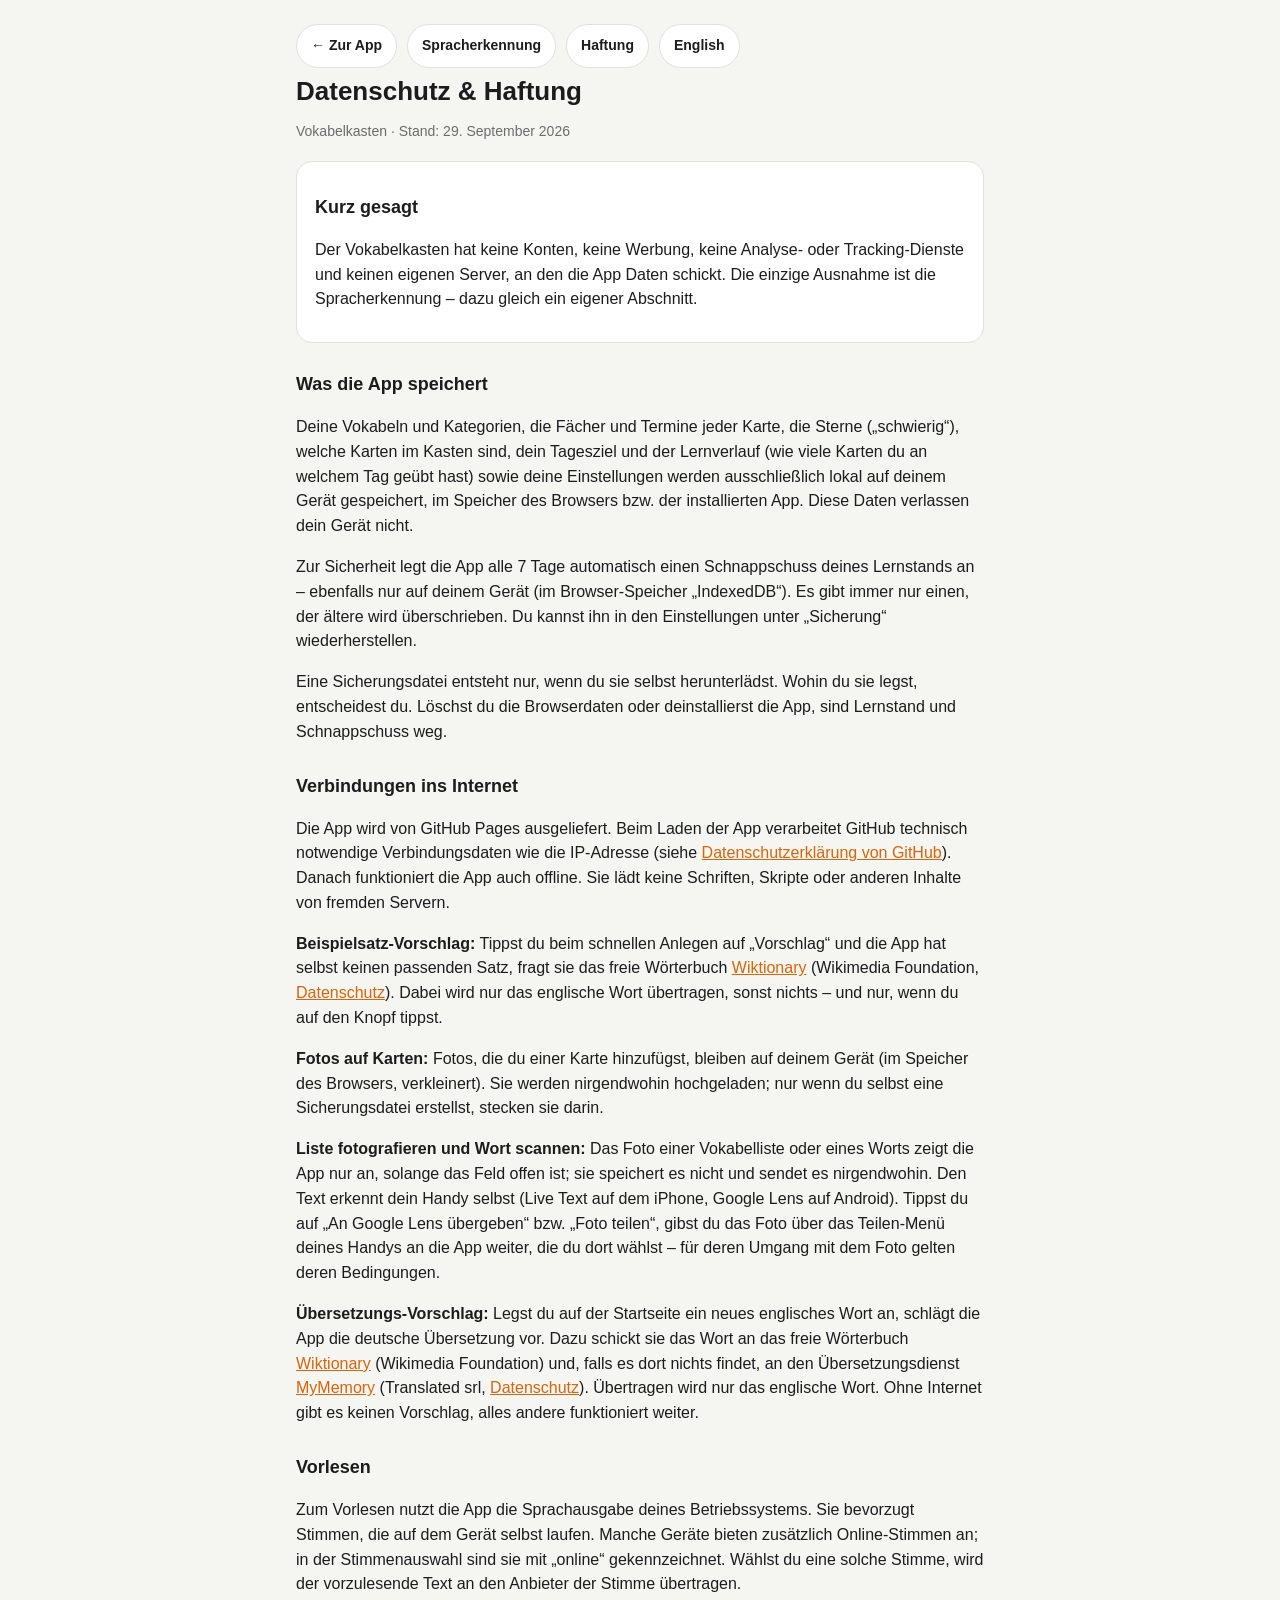
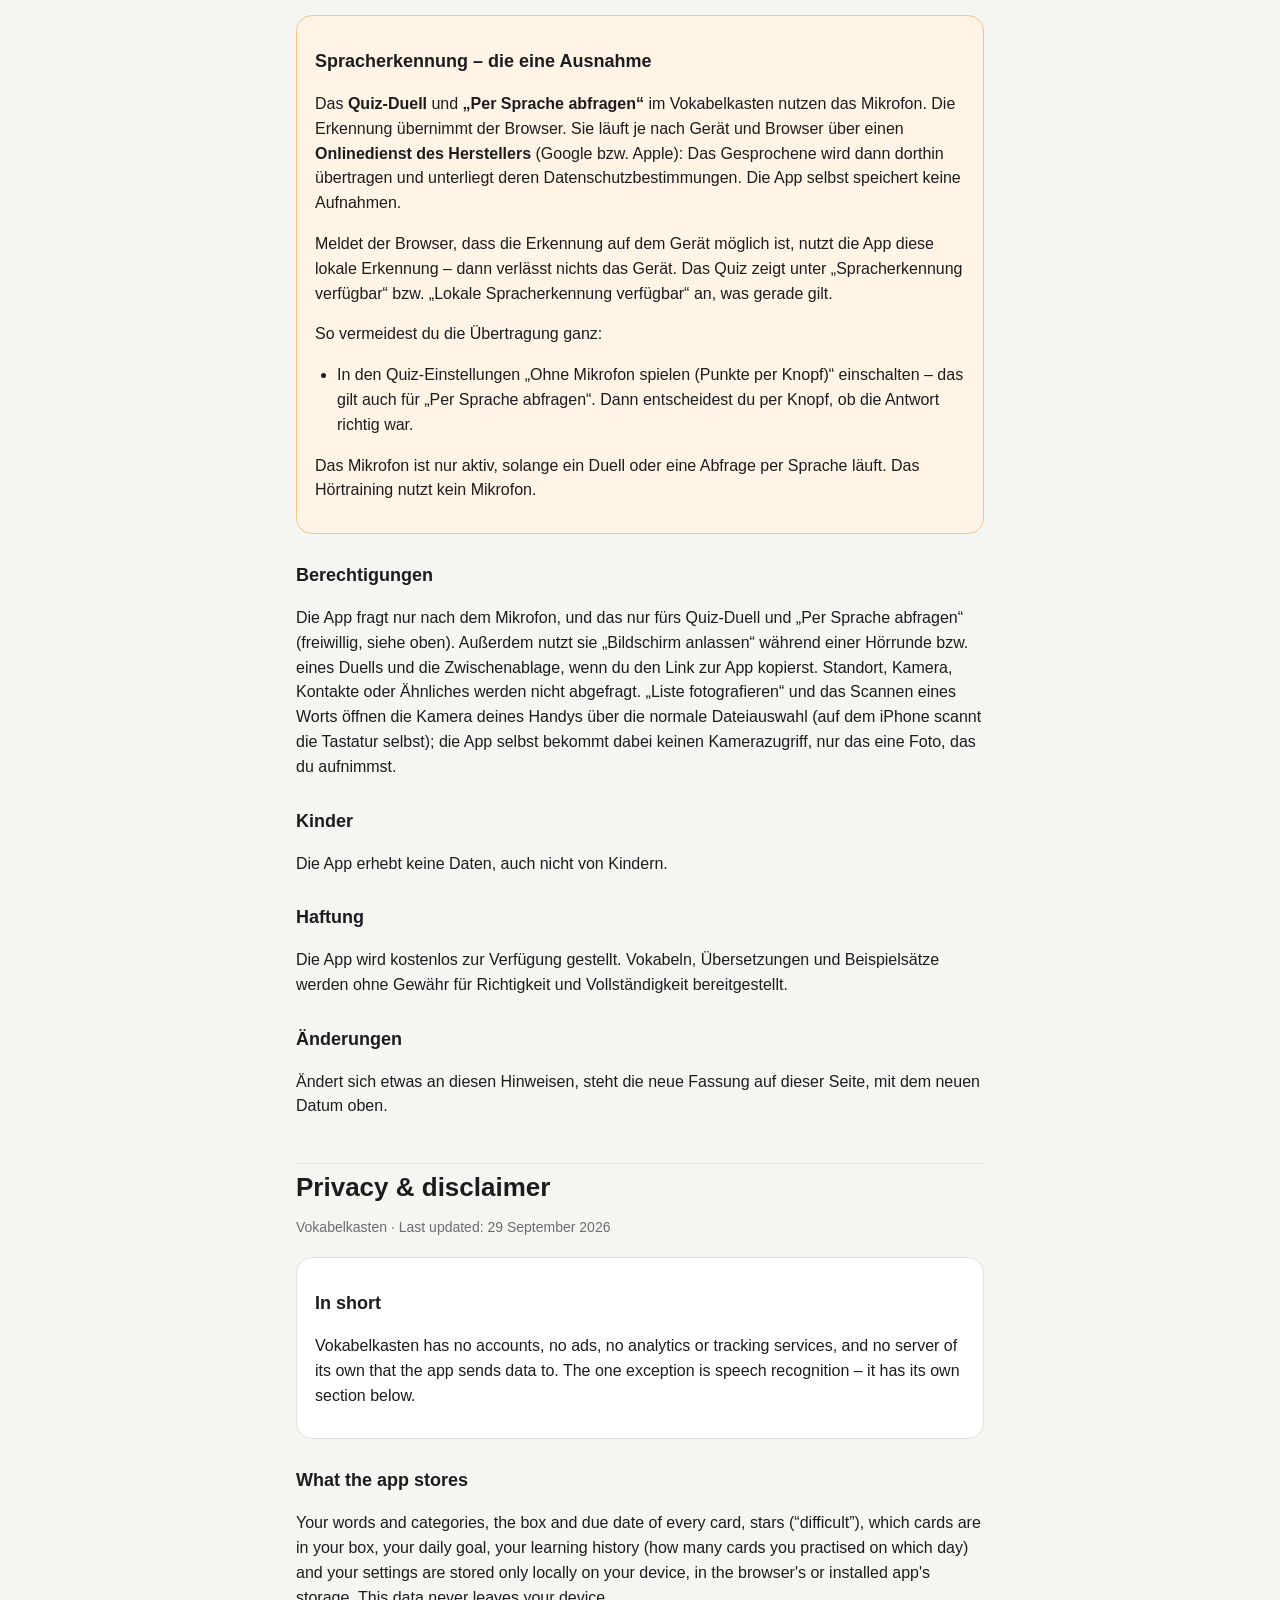
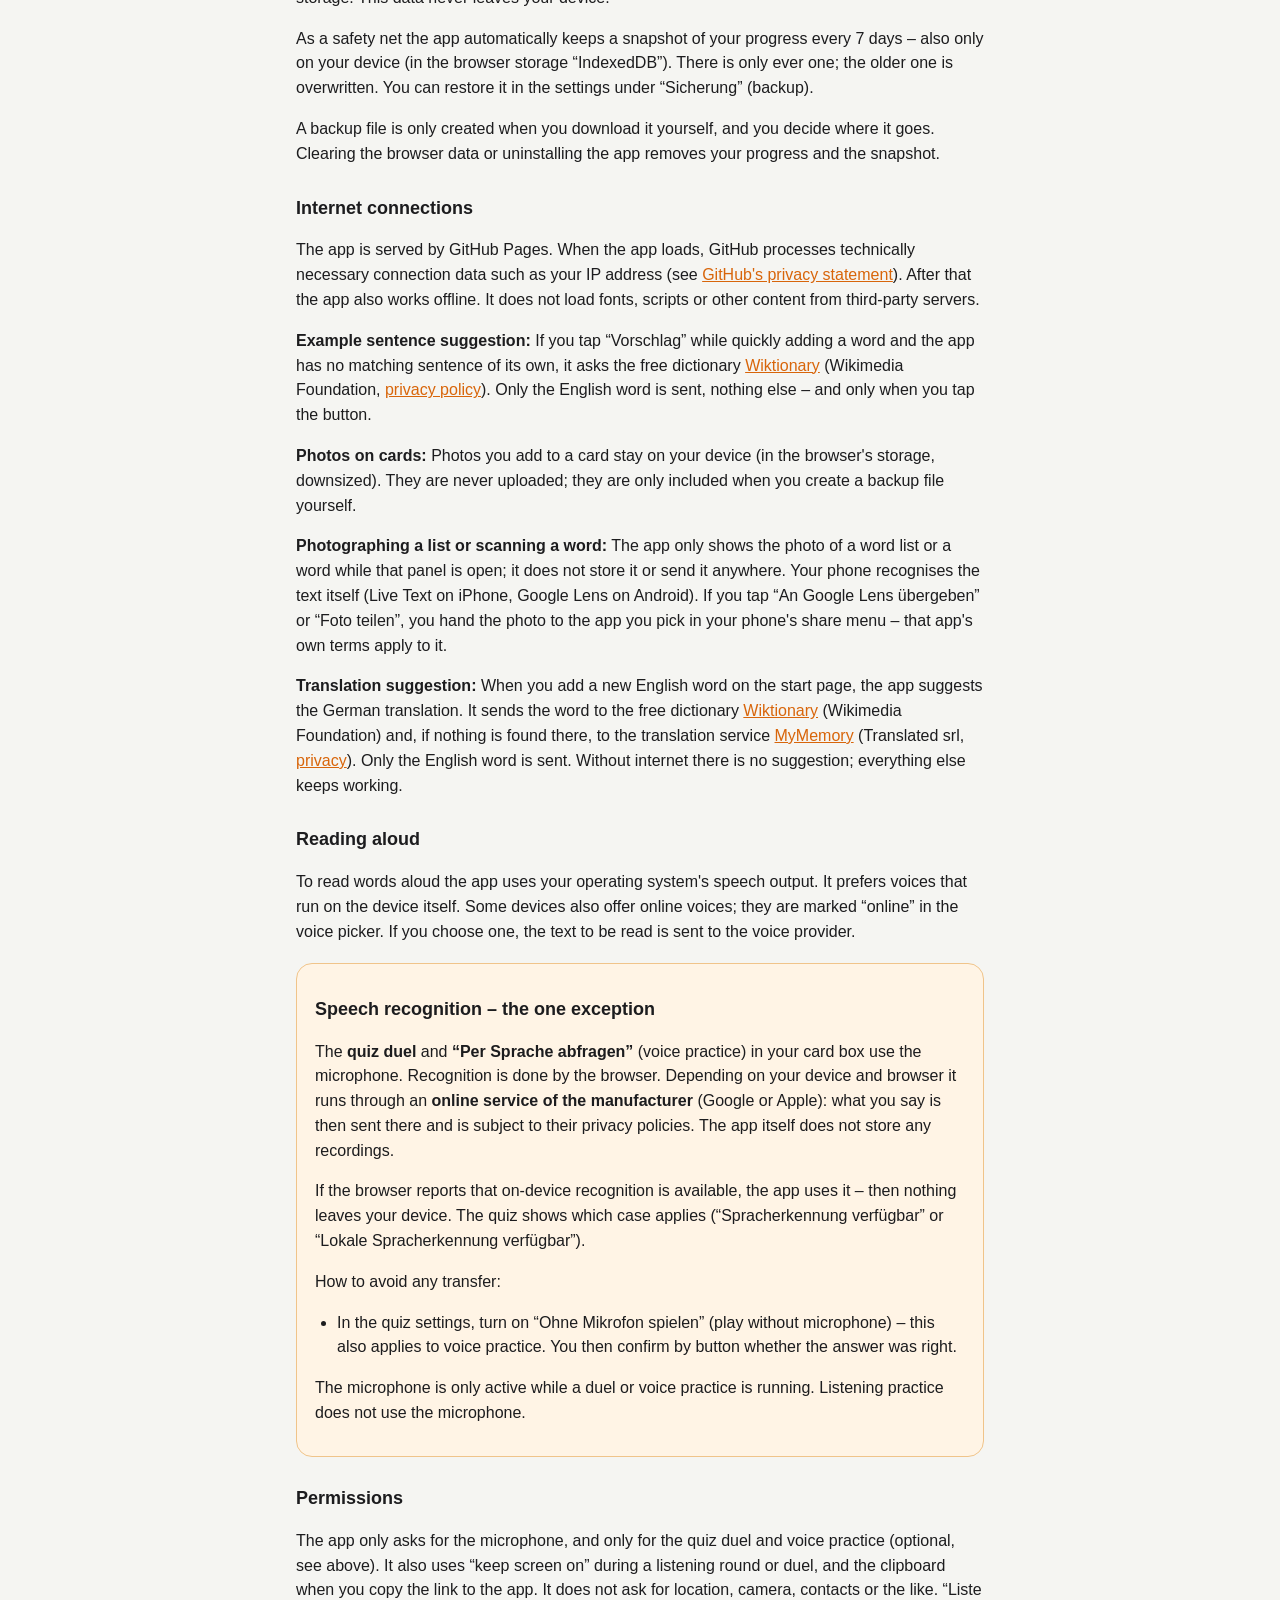
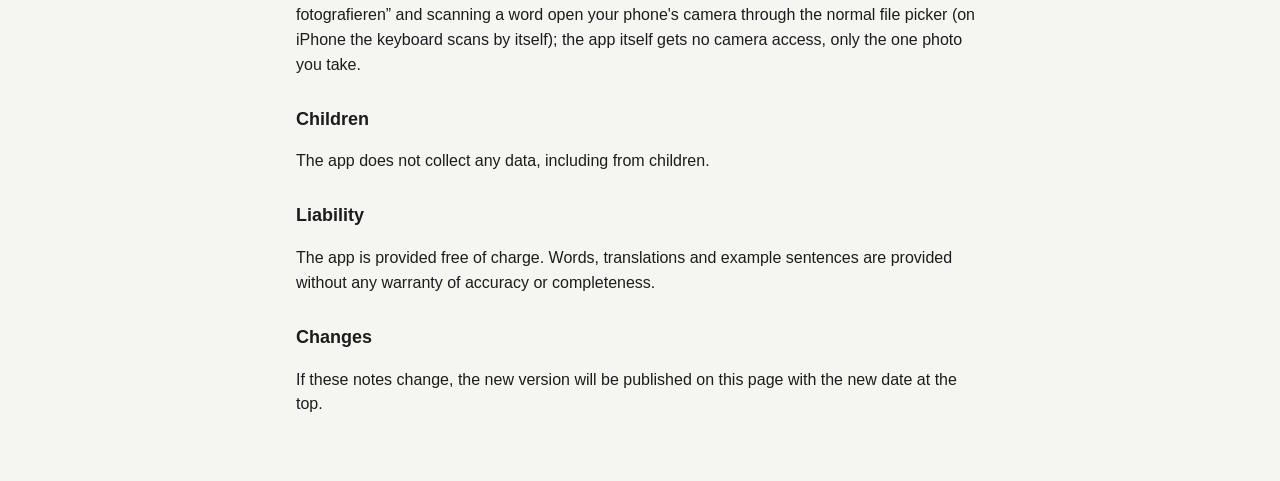
==== commit 6aaaf6ca: "Add files via upload" ====
--- a/privacy.html
+++ b/privacy.html
@@ -31,7 +31,7 @@
 <nav><a href="./">&larr; Zur App</a><a href="#spracherkennung">Spracherkennung</a><a href="#haftung">Haftung</a><a href="#en">English</a></nav>
 
 <h1>Datenschutz &amp; Haftung</h1>
-<p class="dim">Vokabelkasten · Stand: 27. September 2026</p>
+<p class="dim">Vokabelkasten · Stand: 29. September 2026</p>
 
 <div class="card">
 <h2>Kurz gesagt</h2>
@@ -47,6 +47,7 @@
 <p>Die App wird von GitHub Pages ausgeliefert. Beim Laden der App verarbeitet GitHub technisch notwendige Verbindungsdaten wie die IP-Adresse (siehe <a href="https://docs.github.com/de/site-policy/privacy-policies/github-general-privacy-statement" rel="noopener">Datenschutzerklärung von GitHub</a>). Danach funktioniert die App auch offline. Sie lädt keine Schriften, Skripte oder anderen Inhalte von fremden Servern.</p>
 <p><b>Beispielsatz-Vorschlag:</b> Tippst du beim schnellen Anlegen auf „Vorschlag“ und die App hat selbst keinen passenden Satz, fragt sie das freie Wörterbuch <a href="https://en.wiktionary.org/" rel="noopener">Wiktionary</a> (Wikimedia Foundation, <a href="https://foundation.wikimedia.org/wiki/Policy:Privacy_policy" rel="noopener">Datenschutz</a>). Dabei wird nur das englische Wort übertragen, sonst nichts – und nur, wenn du auf den Knopf tippst.</p>
 <p><b>Fotos auf Karten:</b> Fotos, die du einer Karte hinzufügst, bleiben auf deinem Gerät (im Speicher des Browsers, verkleinert). Sie werden nirgendwohin hochgeladen; nur wenn du selbst eine Sicherungsdatei erstellst, stecken sie darin.</p>
+<p><b>Liste fotografieren und Wort scannen:</b> Das Foto einer Vokabelliste oder eines Worts zeigt die App nur an, solange das Feld offen ist; sie speichert es nicht und sendet es nirgendwohin. Den Text erkennt dein Handy selbst (Live Text auf dem iPhone, Google Lens auf Android). Tippst du auf „An Google Lens übergeben“ bzw. „Foto teilen“, gibst du das Foto über das Teilen-Menü deines Handys an die App weiter, die du dort wählst – für deren Umgang mit dem Foto gelten deren Bedingungen.</p>
 <p><b>Übersetzungs-Vorschlag:</b> Legst du auf der Startseite ein neues englisches Wort an, schlägt die App die deutsche Übersetzung vor. Dazu schickt sie das Wort an das freie Wörterbuch <a href="https://de.wiktionary.org/" rel="noopener">Wiktionary</a> (Wikimedia Foundation) und, falls es dort nichts findet, an den Übersetzungsdienst <a href="https://mymemory.translated.net/" rel="noopener">MyMemory</a> (Translated srl, <a href="https://mymemory.translated.net/doc/privacy.php" rel="noopener">Datenschutz</a>). Übertragen wird nur das englische Wort. Ohne Internet gibt es keinen Vorschlag, alles andere funktioniert weiter.</p>
 
 <h2>Vorlesen</h2>
@@ -64,7 +65,7 @@
 </div>
 
 <h2>Berechtigungen</h2>
-<p>Die App fragt nur nach dem Mikrofon, und das nur fürs Quiz-Duell und „Per Sprache abfragen“ (freiwillig, siehe oben). Außerdem nutzt sie „Bildschirm anlassen“ während einer Hörrunde bzw. eines Duells und die Zwischenablage, wenn du den Link zur App kopierst. Standort, Kamera, Kontakte oder Ähnliches werden nicht abgefragt.</p>
+<p>Die App fragt nur nach dem Mikrofon, und das nur fürs Quiz-Duell und „Per Sprache abfragen“ (freiwillig, siehe oben). Außerdem nutzt sie „Bildschirm anlassen“ während einer Hörrunde bzw. eines Duells und die Zwischenablage, wenn du den Link zur App kopierst. Standort, Kamera, Kontakte oder Ähnliches werden nicht abgefragt. „Liste fotografieren“ und das Scannen eines Worts öffnen die Kamera deines Handys über die normale Dateiauswahl (auf dem iPhone scannt die Tastatur selbst); die App selbst bekommt dabei keinen Kamerazugriff, nur das eine Foto, das du aufnimmst.</p>
 
 <h2>Kinder</h2>
 <p>Die App erhebt keine Daten, auch nicht von Kindern.</p>
@@ -78,7 +79,7 @@
 <hr>
 
 <h1 id="en">Privacy &amp; disclaimer</h1>
-<p class="dim">Vokabelkasten · Last updated: 27 September 2026</p>
+<p class="dim">Vokabelkasten · Last updated: 29 September 2026</p>
 
 <div class="card">
 <h2>In short</h2>
@@ -94,6 +95,7 @@
 <p>The app is served by GitHub Pages. When the app loads, GitHub processes technically necessary connection data such as your IP address (see <a href="https://docs.github.com/en/site-policy/privacy-policies/github-general-privacy-statement" rel="noopener">GitHub's privacy statement</a>). After that the app also works offline. It does not load fonts, scripts or other content from third-party servers.</p>
 <p><b>Example sentence suggestion:</b> If you tap “Vorschlag” while quickly adding a word and the app has no matching sentence of its own, it asks the free dictionary <a href="https://en.wiktionary.org/" rel="noopener">Wiktionary</a> (Wikimedia Foundation, <a href="https://foundation.wikimedia.org/wiki/Policy:Privacy_policy" rel="noopener">privacy policy</a>). Only the English word is sent, nothing else – and only when you tap the button.</p>
 <p><b>Photos on cards:</b> Photos you add to a card stay on your device (in the browser's storage, downsized). They are never uploaded; they are only included when you create a backup file yourself.</p>
+<p><b>Photographing a list or scanning a word:</b> The app only shows the photo of a word list or a word while that panel is open; it does not store it or send it anywhere. Your phone recognises the text itself (Live Text on iPhone, Google Lens on Android). If you tap “An Google Lens übergeben” or “Foto teilen”, you hand the photo to the app you pick in your phone's share menu – that app's own terms apply to it.</p>
 <p><b>Translation suggestion:</b> When you add a new English word on the start page, the app suggests the German translation. It sends the word to the free dictionary <a href="https://de.wiktionary.org/" rel="noopener">Wiktionary</a> (Wikimedia Foundation) and, if nothing is found there, to the translation service <a href="https://mymemory.translated.net/" rel="noopener">MyMemory</a> (Translated srl, <a href="https://mymemory.translated.net/doc/privacy.php" rel="noopener">privacy</a>). Only the English word is sent. Without internet there is no suggestion; everything else keeps working.</p>
 
 <h2>Reading aloud</h2>
@@ -111,7 +113,7 @@
 </div>
 
 <h2>Permissions</h2>
-<p>The app only asks for the microphone, and only for the quiz duel and voice practice (optional, see above). It also uses “keep screen on” during a listening round or duel, and the clipboard when you copy the link to the app. It does not ask for location, camera, contacts or the like.</p>
+<p>The app only asks for the microphone, and only for the quiz duel and voice practice (optional, see above). It also uses “keep screen on” during a listening round or duel, and the clipboard when you copy the link to the app. It does not ask for location, camera, contacts or the like. “Liste fotografieren” and scanning a word open your phone's camera through the normal file picker (on iPhone the keyboard scans by itself); the app itself gets no camera access, only the one photo you take.</p>
 
 <h2>Children</h2>
 <p>The app does not collect any data, including from children.</p>
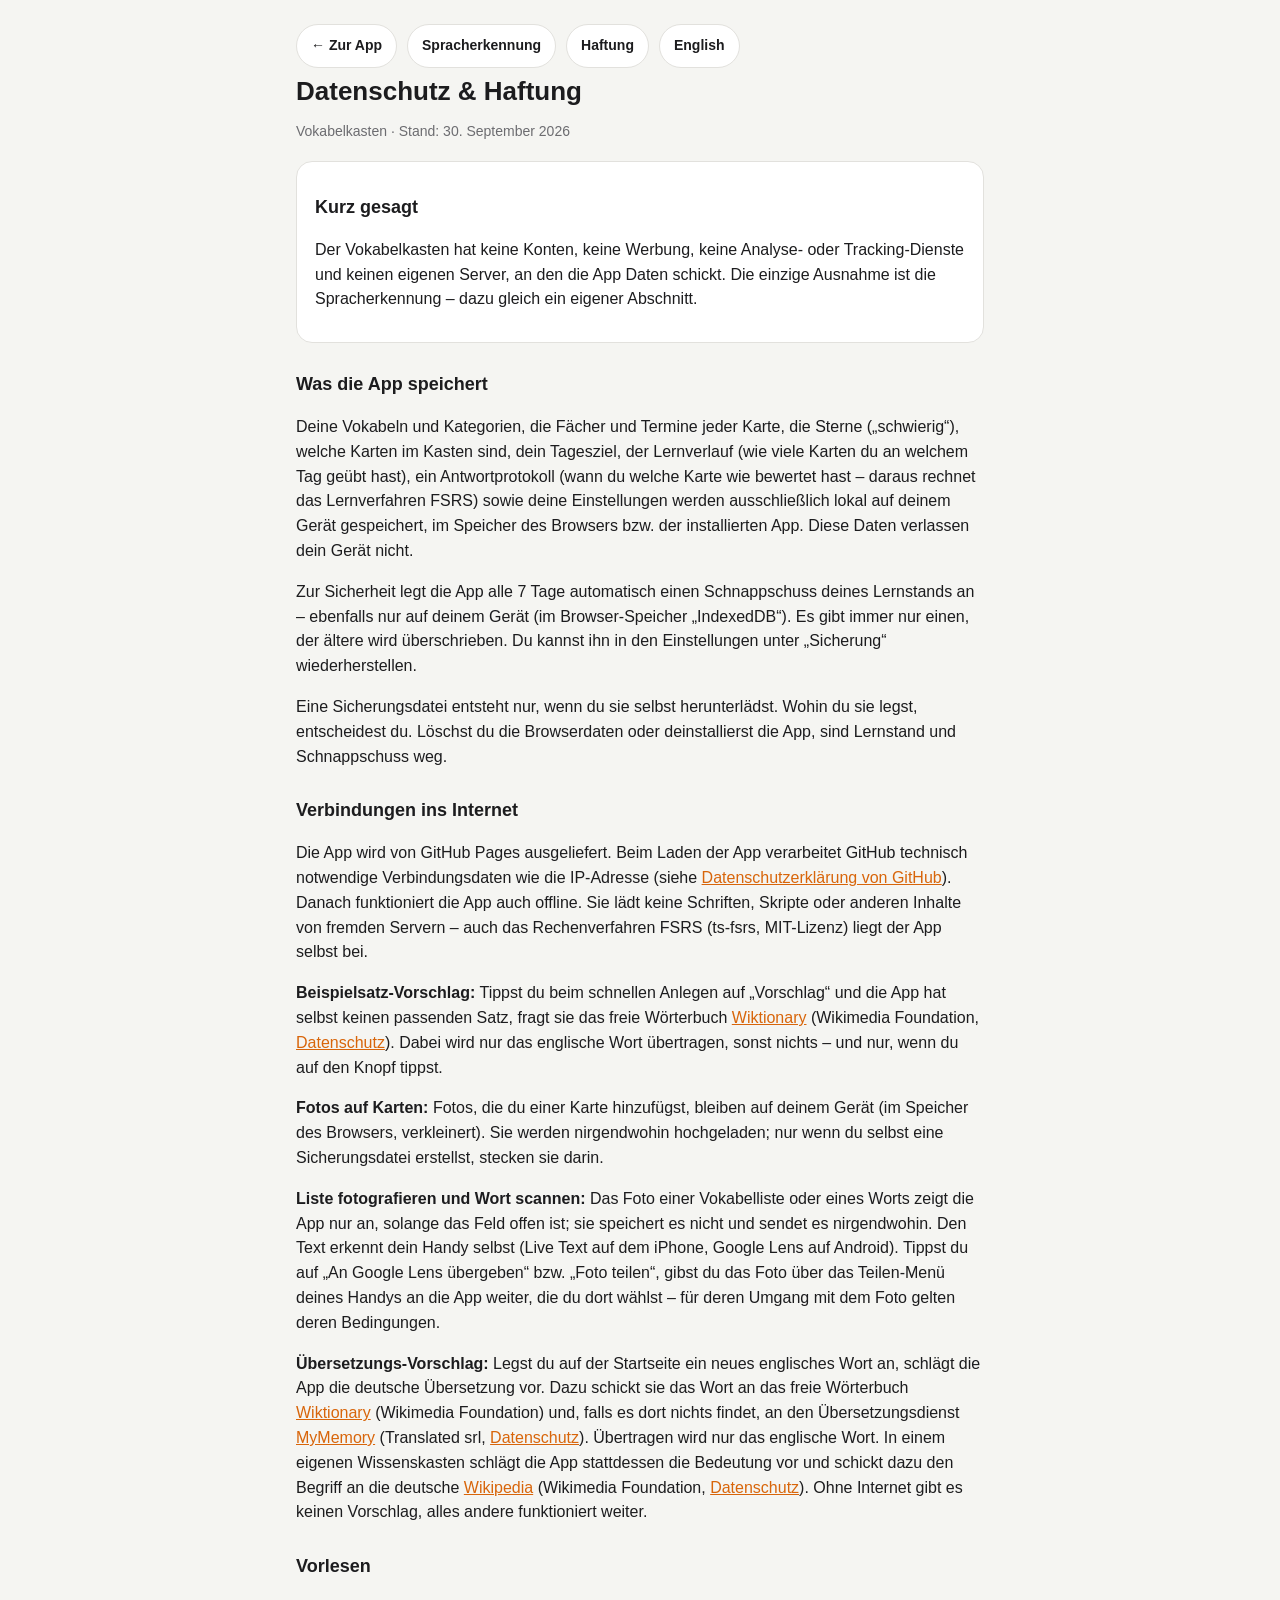
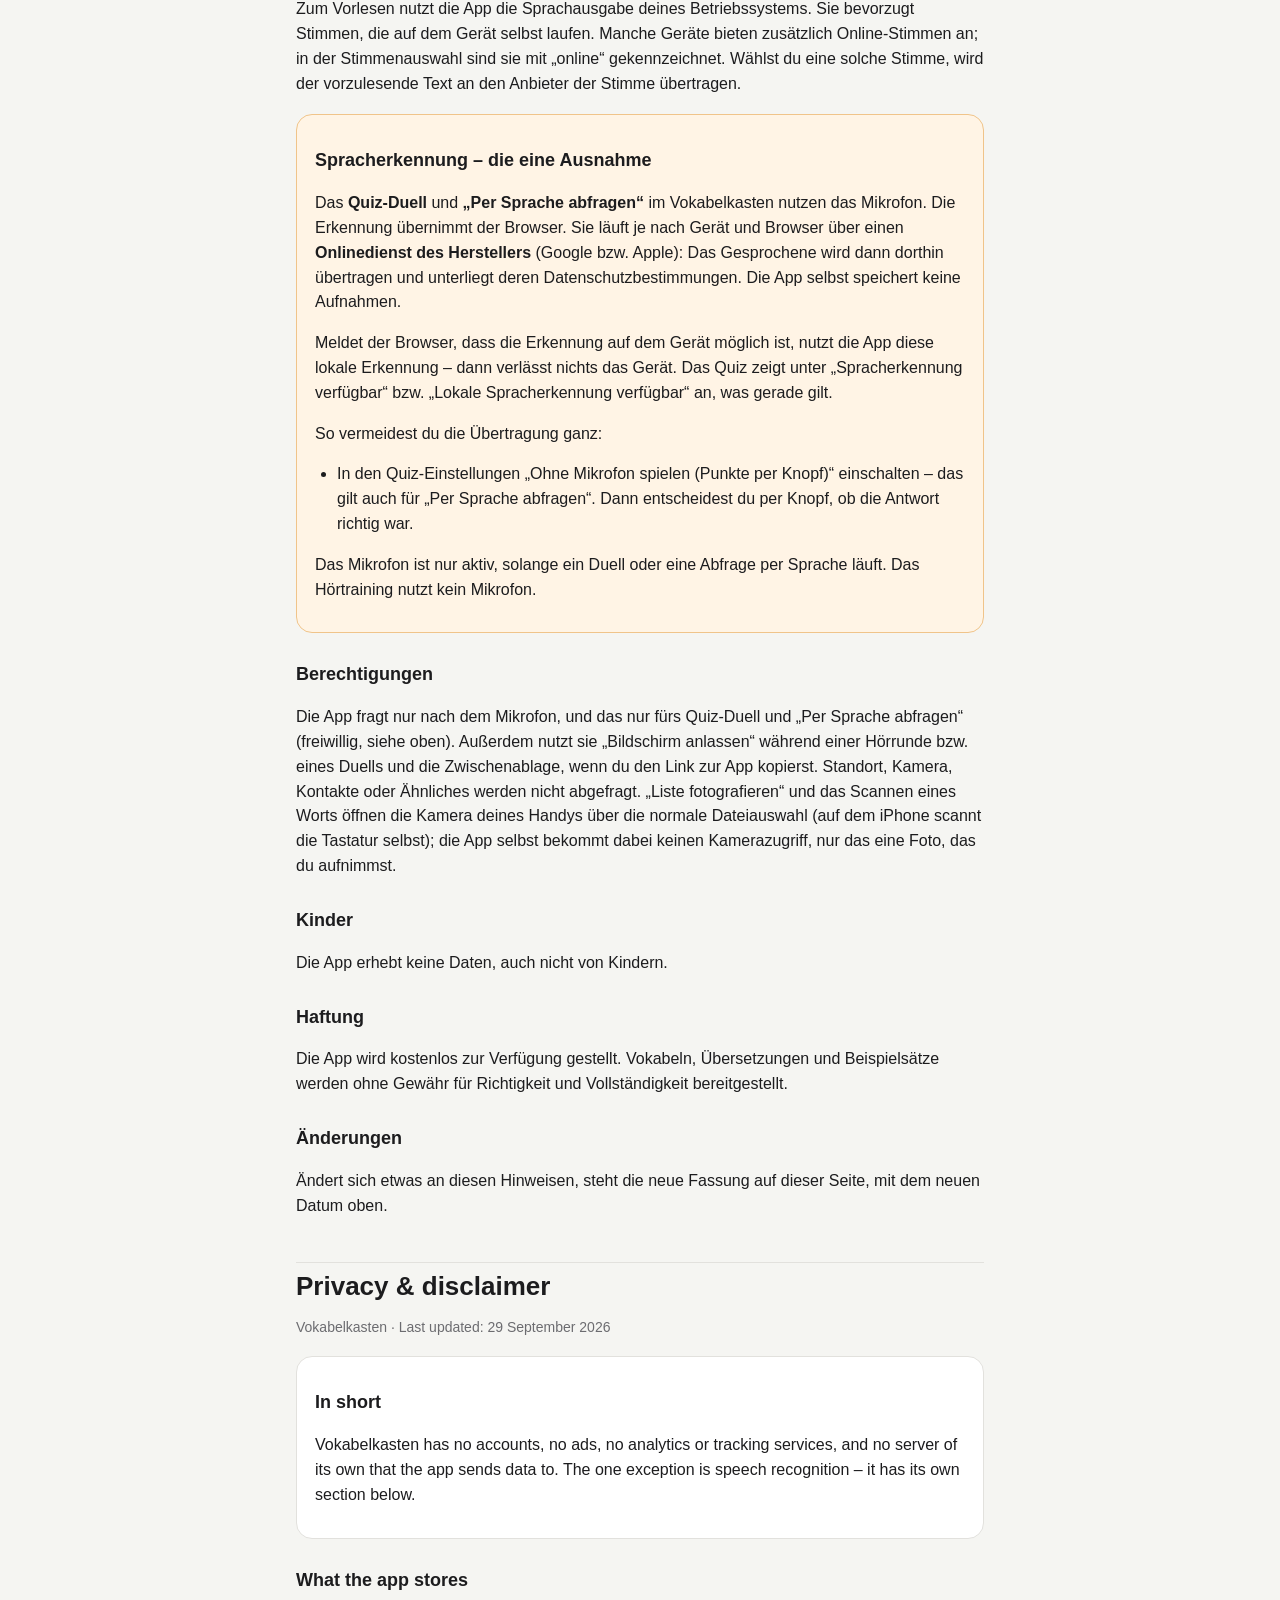
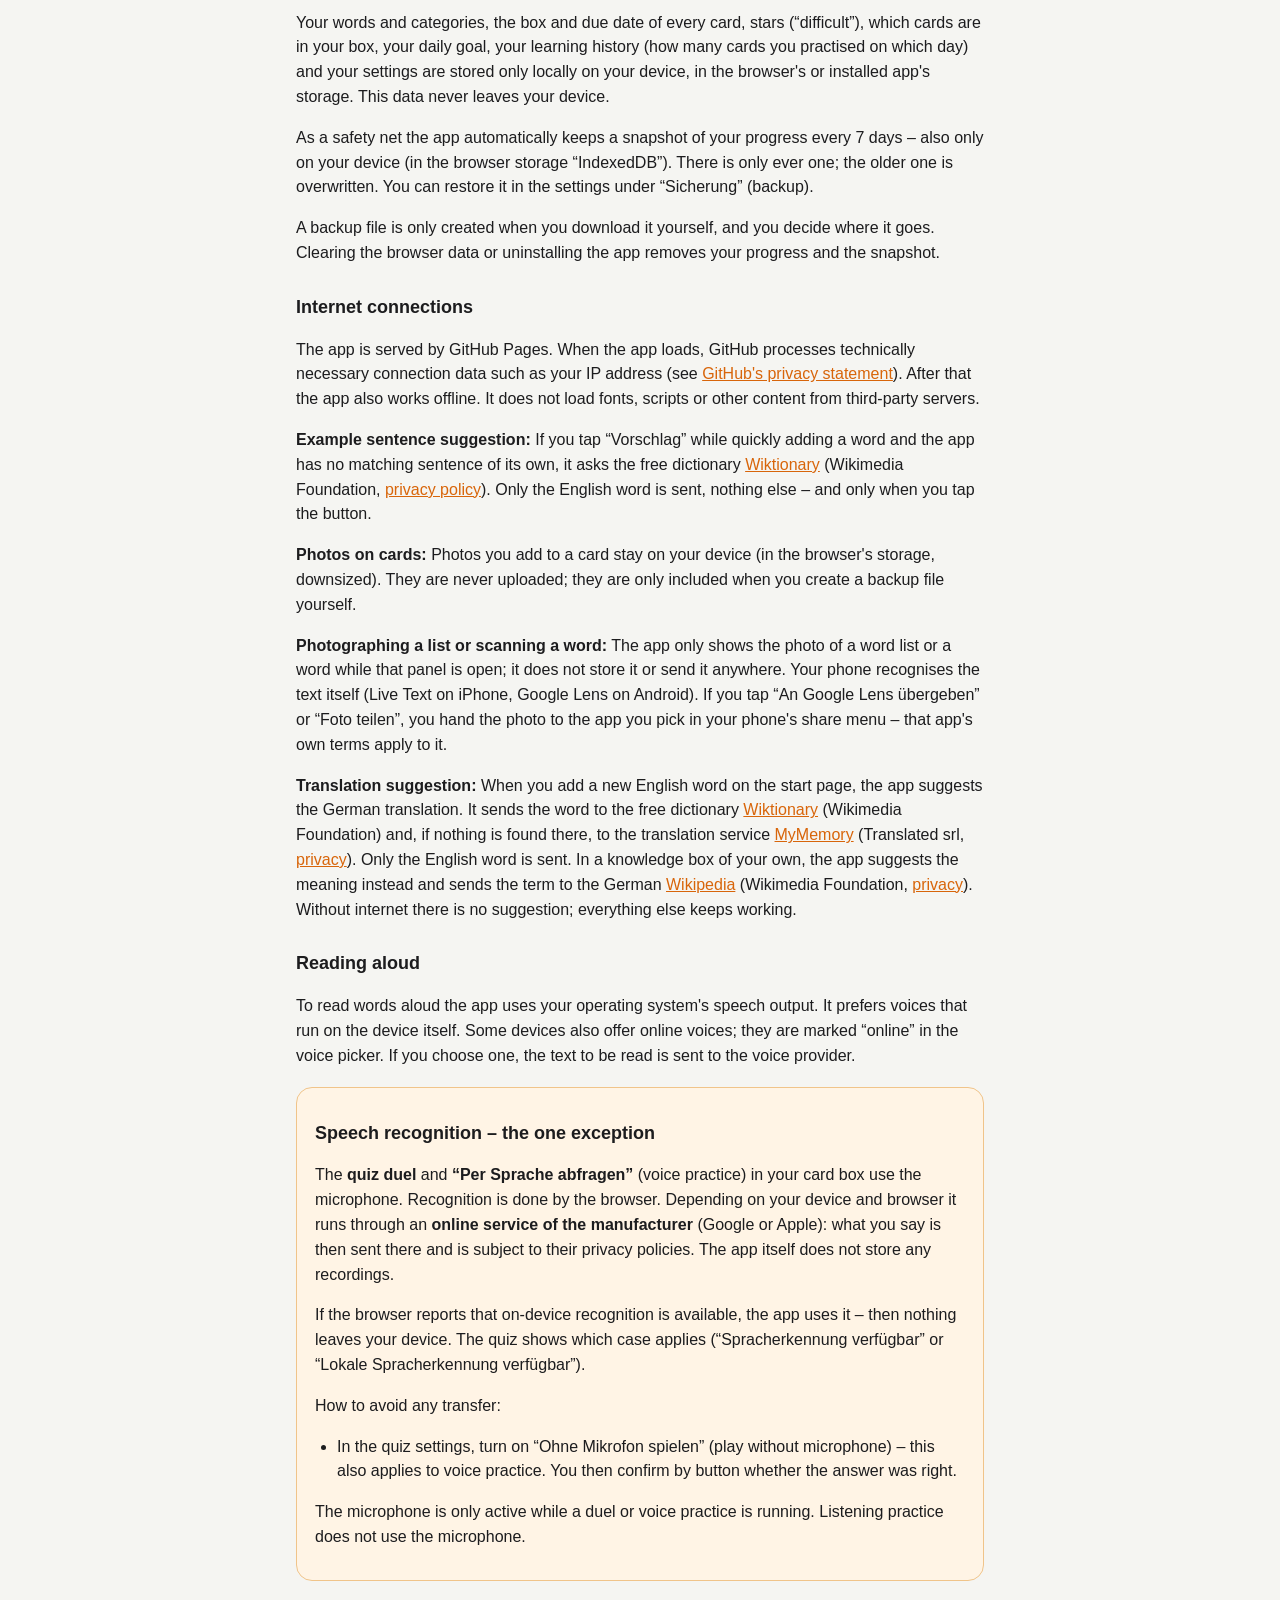
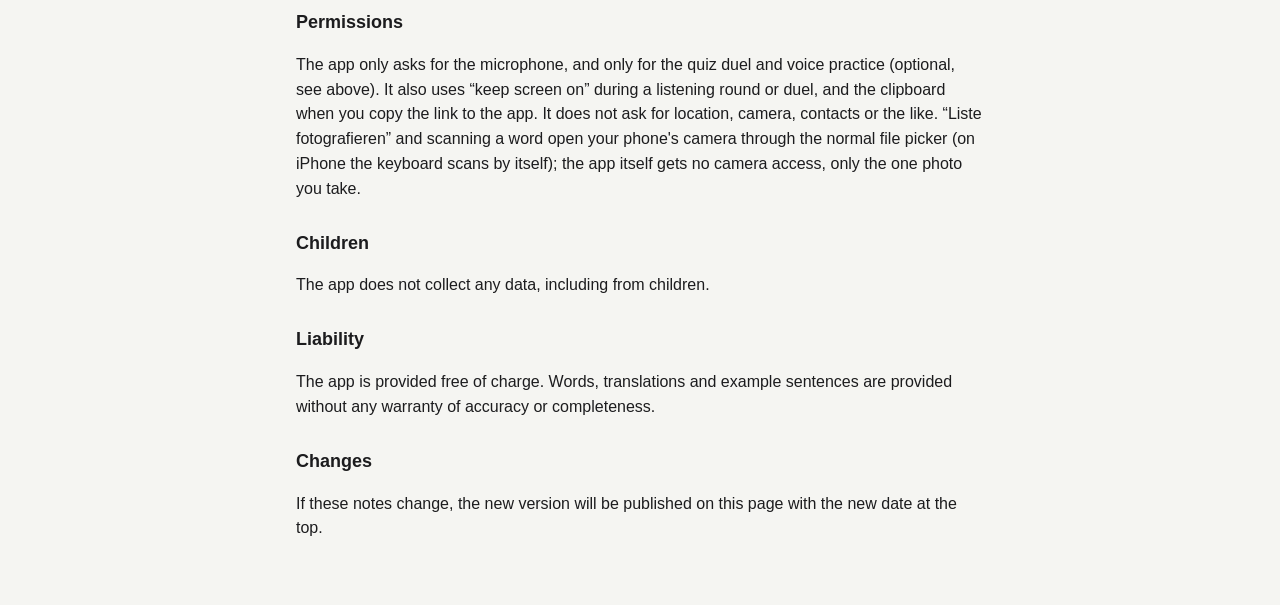
==== commit 91c73476: "Add files via upload" ====
--- a/privacy.html
+++ b/privacy.html
@@ -31,7 +31,7 @@
 <nav><a href="./">&larr; Zur App</a><a href="#spracherkennung">Spracherkennung</a><a href="#haftung">Haftung</a><a href="#en">English</a></nav>
 
 <h1>Datenschutz &amp; Haftung</h1>
-<p class="dim">Vokabelkasten · Stand: 29. September 2026</p>
+<p class="dim">Vokabelkasten · Stand: 30. September 2026</p>
 
 <div class="card">
 <h2>Kurz gesagt</h2>
@@ -39,16 +39,16 @@
 </div>
 
 <h2>Was die App speichert</h2>
-<p>Deine Vokabeln und Kategorien, die Fächer und Termine jeder Karte, die Sterne („schwierig“), welche Karten im Kasten sind, dein Tagesziel und der Lernverlauf (wie viele Karten du an welchem Tag geübt hast) sowie deine Einstellungen werden ausschließlich lokal auf deinem Gerät gespeichert, im Speicher des Browsers bzw. der installierten App. Diese Daten verlassen dein Gerät nicht.</p>
+<p>Deine Vokabeln und Kategorien, die Fächer und Termine jeder Karte, die Sterne („schwierig“), welche Karten im Kasten sind, dein Tagesziel, der Lernverlauf (wie viele Karten du an welchem Tag geübt hast), ein Antwortprotokoll (wann du welche Karte wie bewertet hast – daraus rechnet das Lernverfahren FSRS) sowie deine Einstellungen werden ausschließlich lokal auf deinem Gerät gespeichert, im Speicher des Browsers bzw. der installierten App. Diese Daten verlassen dein Gerät nicht.</p>
 <p>Zur Sicherheit legt die App alle 7 Tage automatisch einen Schnappschuss deines Lernstands an – ebenfalls nur auf deinem Gerät (im Browser-Speicher „IndexedDB“). Es gibt immer nur einen, der ältere wird überschrieben. Du kannst ihn in den Einstellungen unter „Sicherung“ wiederherstellen.</p>
 <p>Eine Sicherungsdatei entsteht nur, wenn du sie selbst herunterlädst. Wohin du sie legst, entscheidest du. Löschst du die Browserdaten oder deinstallierst die App, sind Lernstand und Schnappschuss weg.</p>
 
 <h2>Verbindungen ins Internet</h2>
-<p>Die App wird von GitHub Pages ausgeliefert. Beim Laden der App verarbeitet GitHub technisch notwendige Verbindungsdaten wie die IP-Adresse (siehe <a href="https://docs.github.com/de/site-policy/privacy-policies/github-general-privacy-statement" rel="noopener">Datenschutzerklärung von GitHub</a>). Danach funktioniert die App auch offline. Sie lädt keine Schriften, Skripte oder anderen Inhalte von fremden Servern.</p>
+<p>Die App wird von GitHub Pages ausgeliefert. Beim Laden der App verarbeitet GitHub technisch notwendige Verbindungsdaten wie die IP-Adresse (siehe <a href="https://docs.github.com/de/site-policy/privacy-policies/github-general-privacy-statement" rel="noopener">Datenschutzerklärung von GitHub</a>). Danach funktioniert die App auch offline. Sie lädt keine Schriften, Skripte oder anderen Inhalte von fremden Servern – auch das Rechenverfahren FSRS (ts-fsrs, MIT-Lizenz) liegt der App selbst bei.</p>
 <p><b>Beispielsatz-Vorschlag:</b> Tippst du beim schnellen Anlegen auf „Vorschlag“ und die App hat selbst keinen passenden Satz, fragt sie das freie Wörterbuch <a href="https://en.wiktionary.org/" rel="noopener">Wiktionary</a> (Wikimedia Foundation, <a href="https://foundation.wikimedia.org/wiki/Policy:Privacy_policy" rel="noopener">Datenschutz</a>). Dabei wird nur das englische Wort übertragen, sonst nichts – und nur, wenn du auf den Knopf tippst.</p>
 <p><b>Fotos auf Karten:</b> Fotos, die du einer Karte hinzufügst, bleiben auf deinem Gerät (im Speicher des Browsers, verkleinert). Sie werden nirgendwohin hochgeladen; nur wenn du selbst eine Sicherungsdatei erstellst, stecken sie darin.</p>
 <p><b>Liste fotografieren und Wort scannen:</b> Das Foto einer Vokabelliste oder eines Worts zeigt die App nur an, solange das Feld offen ist; sie speichert es nicht und sendet es nirgendwohin. Den Text erkennt dein Handy selbst (Live Text auf dem iPhone, Google Lens auf Android). Tippst du auf „An Google Lens übergeben“ bzw. „Foto teilen“, gibst du das Foto über das Teilen-Menü deines Handys an die App weiter, die du dort wählst – für deren Umgang mit dem Foto gelten deren Bedingungen.</p>
-<p><b>Übersetzungs-Vorschlag:</b> Legst du auf der Startseite ein neues englisches Wort an, schlägt die App die deutsche Übersetzung vor. Dazu schickt sie das Wort an das freie Wörterbuch <a href="https://de.wiktionary.org/" rel="noopener">Wiktionary</a> (Wikimedia Foundation) und, falls es dort nichts findet, an den Übersetzungsdienst <a href="https://mymemory.translated.net/" rel="noopener">MyMemory</a> (Translated srl, <a href="https://mymemory.translated.net/doc/privacy.php" rel="noopener">Datenschutz</a>). Übertragen wird nur das englische Wort. Ohne Internet gibt es keinen Vorschlag, alles andere funktioniert weiter.</p>
+<p><b>Übersetzungs-Vorschlag:</b> Legst du auf der Startseite ein neues englisches Wort an, schlägt die App die deutsche Übersetzung vor. Dazu schickt sie das Wort an das freie Wörterbuch <a href="https://de.wiktionary.org/" rel="noopener">Wiktionary</a> (Wikimedia Foundation) und, falls es dort nichts findet, an den Übersetzungsdienst <a href="https://mymemory.translated.net/" rel="noopener">MyMemory</a> (Translated srl, <a href="https://mymemory.translated.net/doc/privacy.php" rel="noopener">Datenschutz</a>). Übertragen wird nur das englische Wort. In einem eigenen Wissenskasten schlägt die App stattdessen die Bedeutung vor und schickt dazu den Begriff an die deutsche <a href="https://de.wikipedia.org/" rel="noopener">Wikipedia</a> (Wikimedia Foundation, <a href="https://foundation.wikimedia.org/wiki/Policy:Privacy_policy" rel="noopener">Datenschutz</a>). Ohne Internet gibt es keinen Vorschlag, alles andere funktioniert weiter.</p>
 
 <h2>Vorlesen</h2>
 <p>Zum Vorlesen nutzt die App die Sprachausgabe deines Betriebssystems. Sie bevorzugt Stimmen, die auf dem Gerät selbst laufen. Manche Geräte bieten zusätzlich Online-Stimmen an; in der Stimmenauswahl sind sie mit „online“ gekennzeichnet. Wählst du eine solche Stimme, wird der vorzulesende Text an den Anbieter der Stimme übertragen.</p>
@@ -96,7 +96,7 @@
 <p><b>Example sentence suggestion:</b> If you tap “Vorschlag” while quickly adding a word and the app has no matching sentence of its own, it asks the free dictionary <a href="https://en.wiktionary.org/" rel="noopener">Wiktionary</a> (Wikimedia Foundation, <a href="https://foundation.wikimedia.org/wiki/Policy:Privacy_policy" rel="noopener">privacy policy</a>). Only the English word is sent, nothing else – and only when you tap the button.</p>
 <p><b>Photos on cards:</b> Photos you add to a card stay on your device (in the browser's storage, downsized). They are never uploaded; they are only included when you create a backup file yourself.</p>
 <p><b>Photographing a list or scanning a word:</b> The app only shows the photo of a word list or a word while that panel is open; it does not store it or send it anywhere. Your phone recognises the text itself (Live Text on iPhone, Google Lens on Android). If you tap “An Google Lens übergeben” or “Foto teilen”, you hand the photo to the app you pick in your phone's share menu – that app's own terms apply to it.</p>
-<p><b>Translation suggestion:</b> When you add a new English word on the start page, the app suggests the German translation. It sends the word to the free dictionary <a href="https://de.wiktionary.org/" rel="noopener">Wiktionary</a> (Wikimedia Foundation) and, if nothing is found there, to the translation service <a href="https://mymemory.translated.net/" rel="noopener">MyMemory</a> (Translated srl, <a href="https://mymemory.translated.net/doc/privacy.php" rel="noopener">privacy</a>). Only the English word is sent. Without internet there is no suggestion; everything else keeps working.</p>
+<p><b>Translation suggestion:</b> When you add a new English word on the start page, the app suggests the German translation. It sends the word to the free dictionary <a href="https://de.wiktionary.org/" rel="noopener">Wiktionary</a> (Wikimedia Foundation) and, if nothing is found there, to the translation service <a href="https://mymemory.translated.net/" rel="noopener">MyMemory</a> (Translated srl, <a href="https://mymemory.translated.net/doc/privacy.php" rel="noopener">privacy</a>). Only the English word is sent. In a knowledge box of your own, the app suggests the meaning instead and sends the term to the German <a href="https://de.wikipedia.org/" rel="noopener">Wikipedia</a> (Wikimedia Foundation, <a href="https://foundation.wikimedia.org/wiki/Policy:Privacy_policy" rel="noopener">privacy</a>). Without internet there is no suggestion; everything else keeps working.</p>
 
 <h2>Reading aloud</h2>
 <p>To read words aloud the app uses your operating system's speech output. It prefers voices that run on the device itself. Some devices also offer online voices; they are marked “online” in the voice picker. If you choose one, the text to be read is sent to the voice provider.</p>
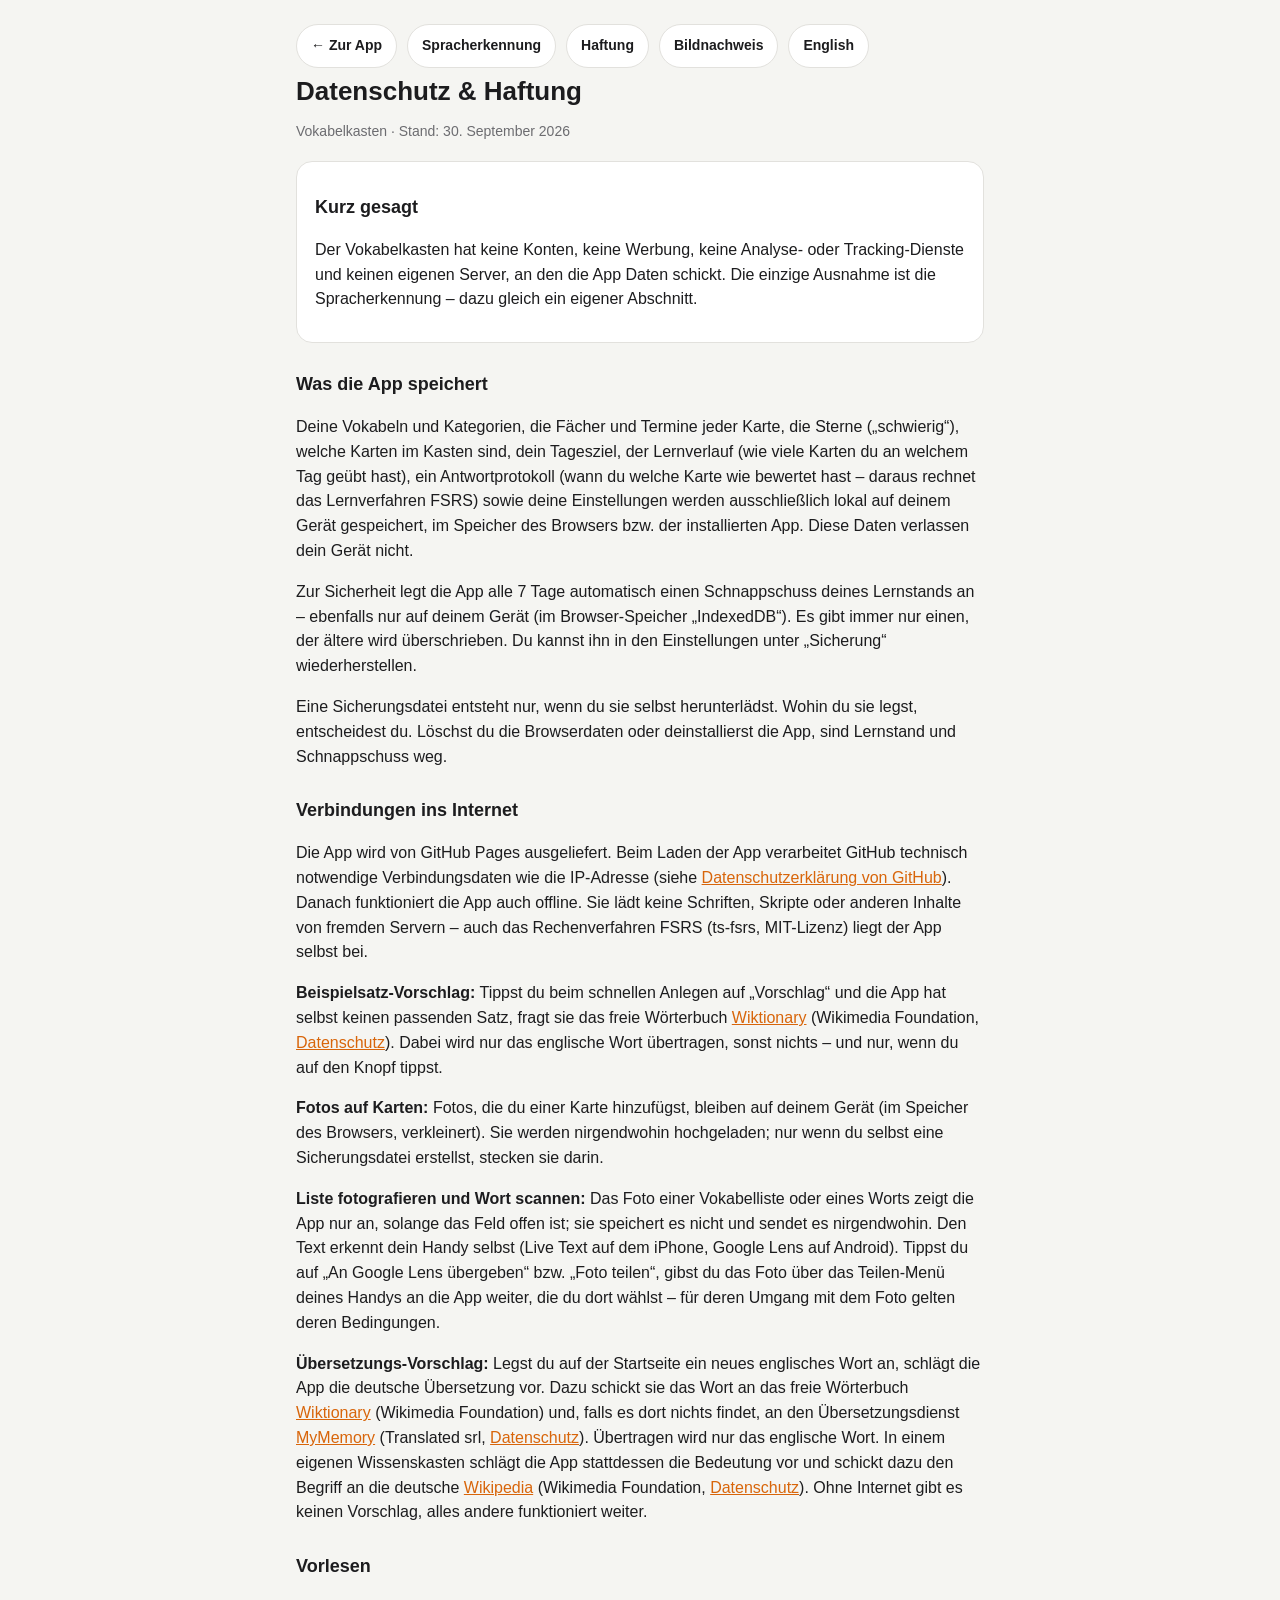
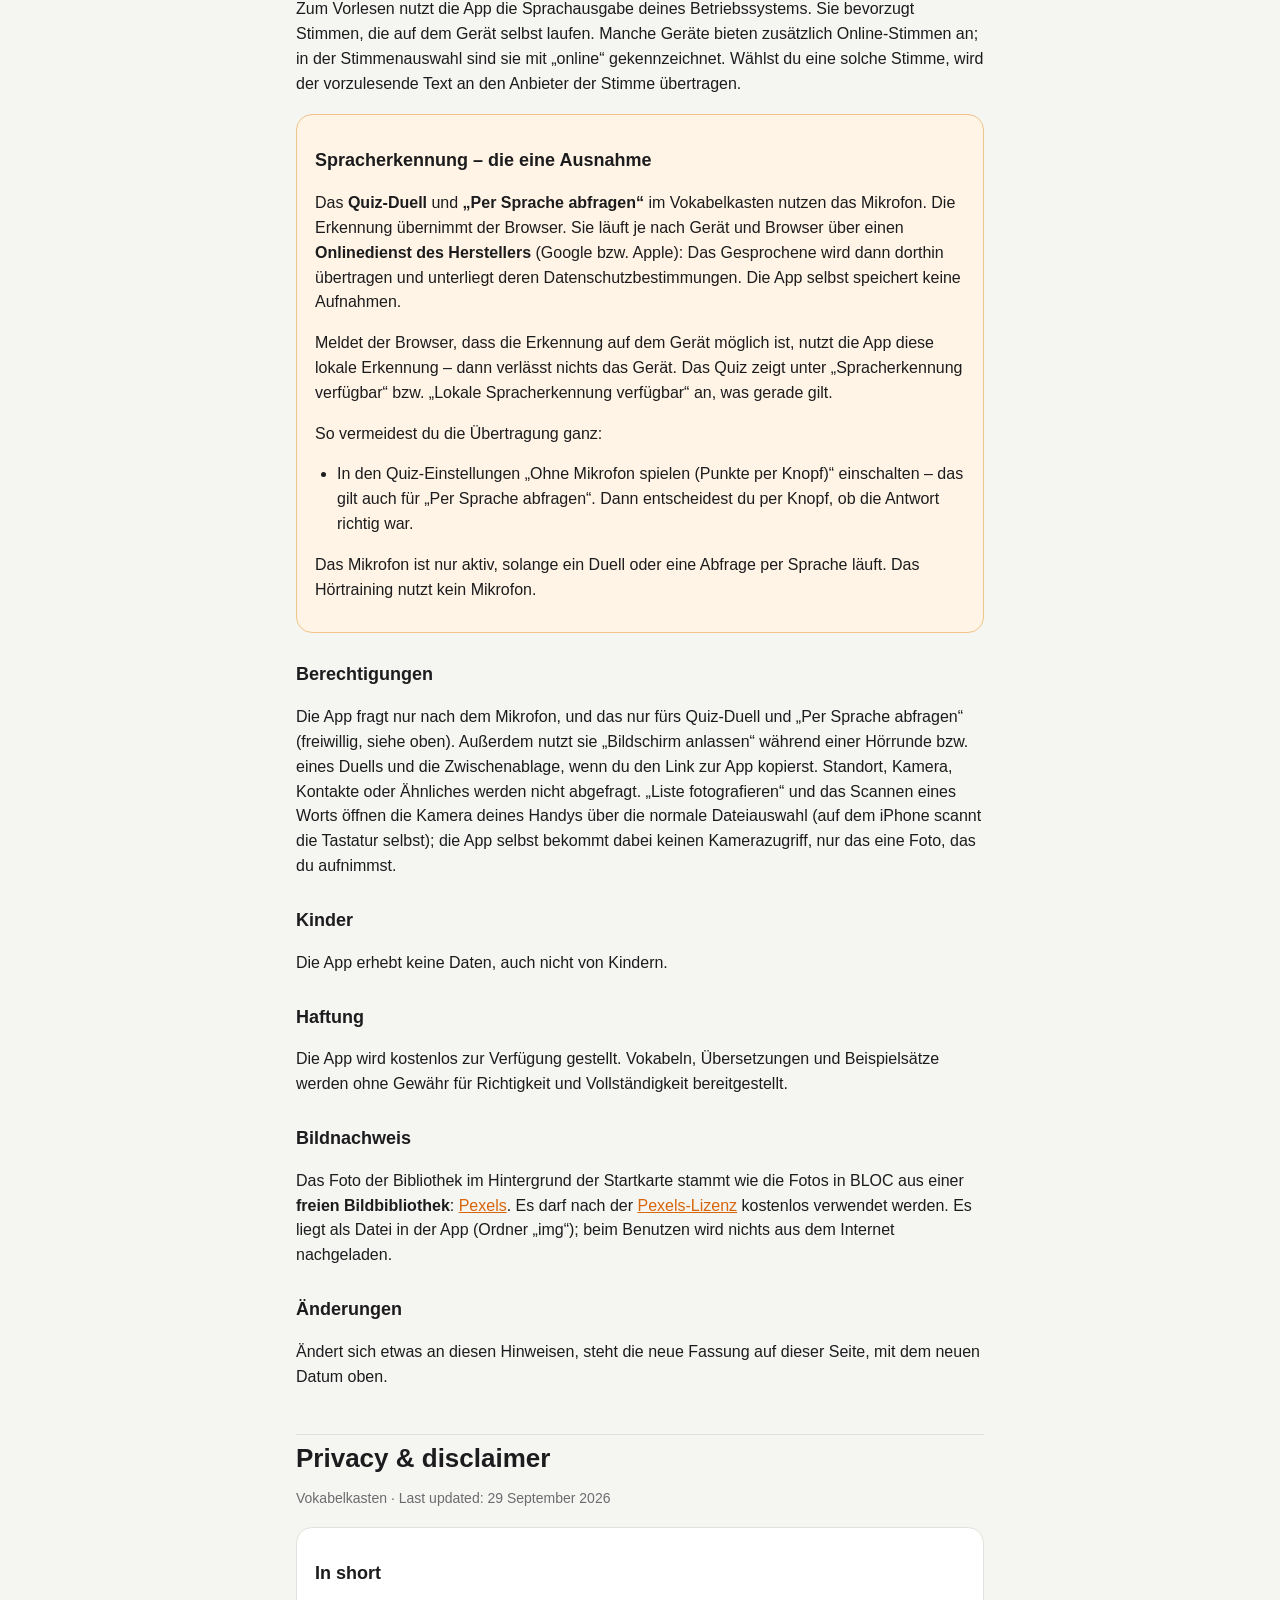
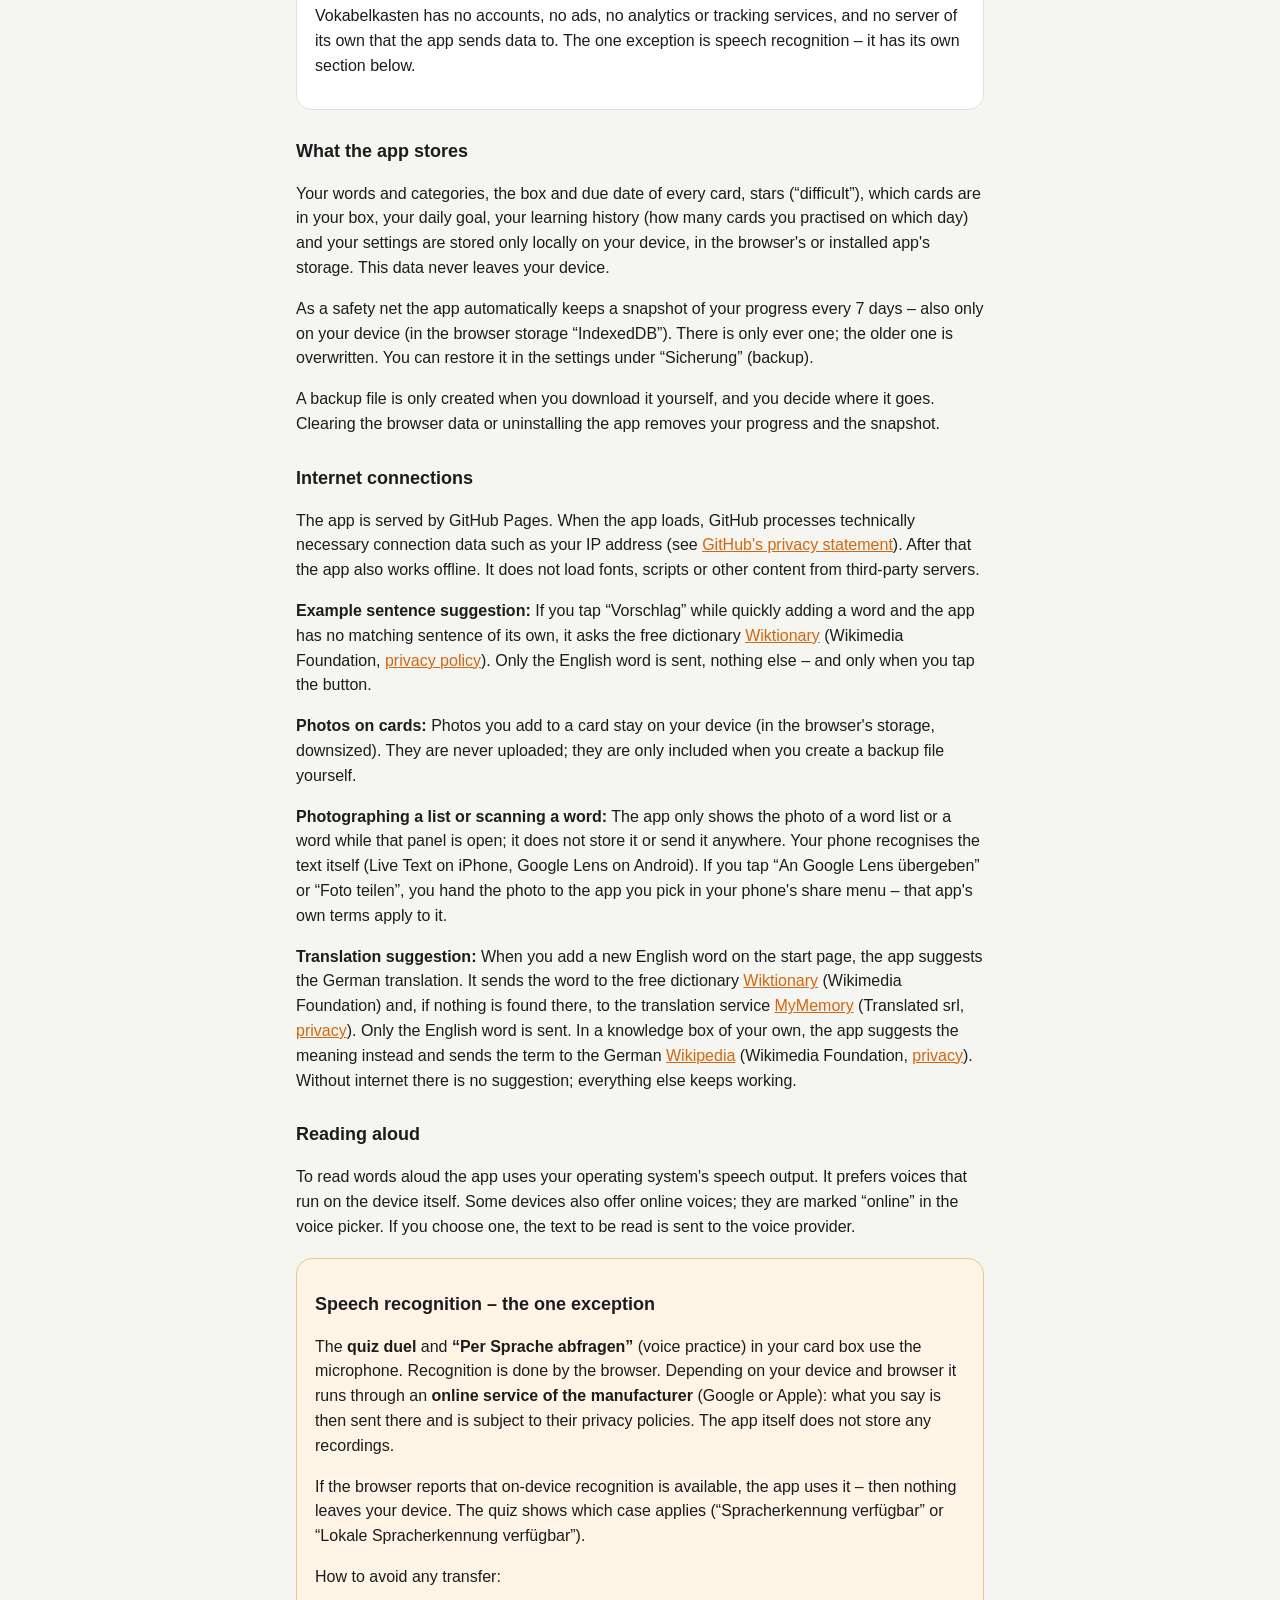
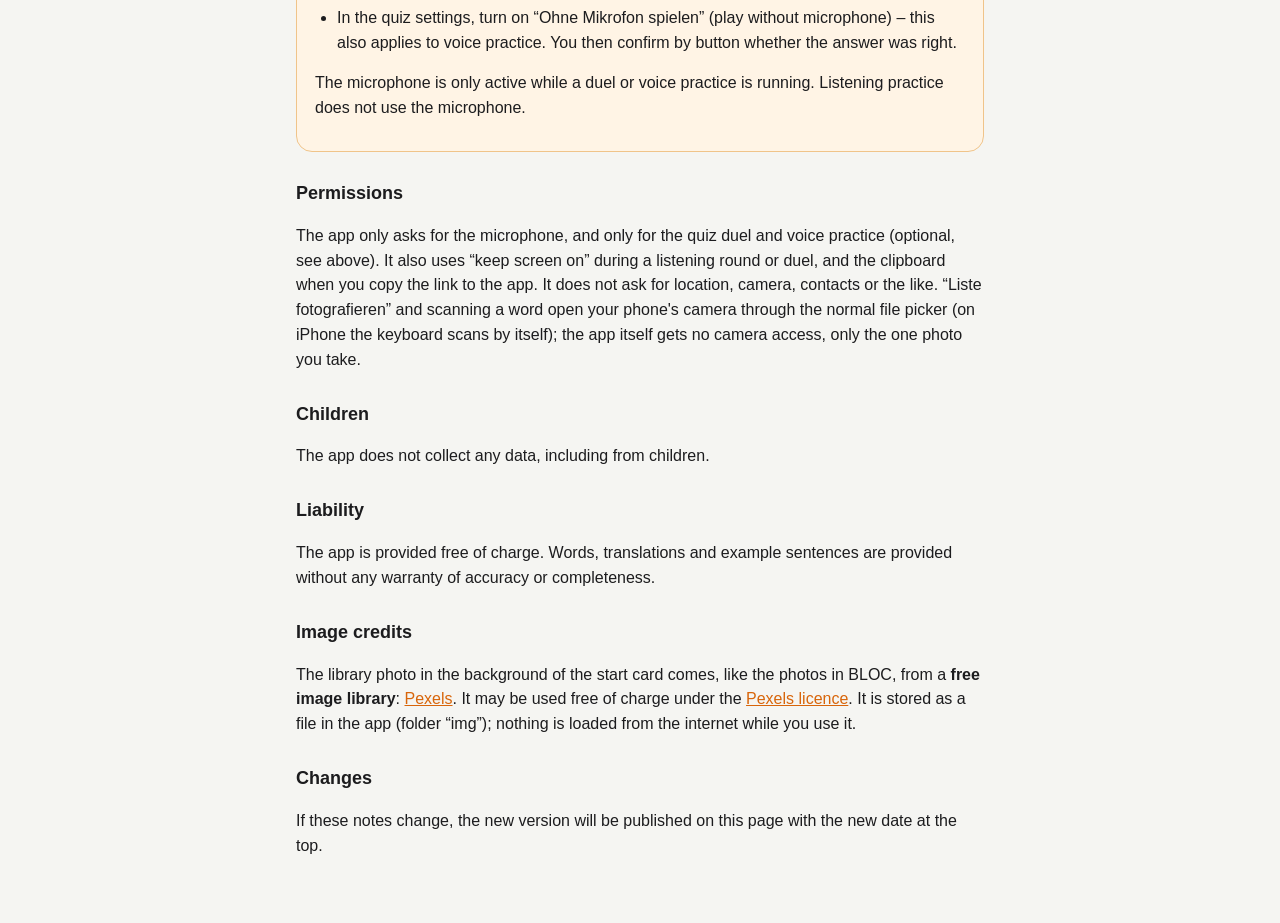
==== commit 36698f64: "Bildnachweis: Foto der Startkarte stammt wie bei BLOC von Pexels, Hinweis auf der Datenschutzseite (" ====
--- a/privacy.html
+++ b/privacy.html
@@ -28,7 +28,7 @@
 </head>
 <body>
 <main>
-<nav><a href="./">&larr; Zur App</a><a href="#spracherkennung">Spracherkennung</a><a href="#haftung">Haftung</a><a href="#en">English</a></nav>
+<nav><a href="./">&larr; Zur App</a><a href="#spracherkennung">Spracherkennung</a><a href="#haftung">Haftung</a><a href="#bildnachweis">Bildnachweis</a><a href="#en">English</a></nav>
 
 <h1>Datenschutz &amp; Haftung</h1>
 <p class="dim">Vokabelkasten · Stand: 30. September 2026</p>
@@ -72,6 +72,9 @@
 
 <h2 id="haftung">Haftung</h2>
 <p>Die App wird kostenlos zur Verfügung gestellt. Vokabeln, Übersetzungen und Beispielsätze werden ohne Gewähr für Richtigkeit und Vollständigkeit bereitgestellt.</p>
+
+<h2 id="bildnachweis">Bildnachweis</h2>
+<p>Das Foto der Bibliothek im Hintergrund der Startkarte stammt wie die Fotos in BLOC aus einer <b>freien Bildbibliothek</b>: <a href="https://www.pexels.com/de-de/" target="_blank" rel="noopener noreferrer">Pexels</a>. Es darf nach der <a href="https://www.pexels.com/de-de/license/" target="_blank" rel="noopener noreferrer">Pexels-Lizenz</a> kostenlos verwendet werden. Es liegt als Datei in der App (Ordner „img“); beim Benutzen wird nichts aus dem Internet nachgeladen.</p>
 
 <h2>Änderungen</h2>
 <p>Ändert sich etwas an diesen Hinweisen, steht die neue Fassung auf dieser Seite, mit dem neuen Datum oben.</p>
@@ -121,6 +124,9 @@
 <h2>Liability</h2>
 <p>The app is provided free of charge. Words, translations and example sentences are provided without any warranty of accuracy or completeness.</p>
 
+<h2>Image credits</h2>
+<p>The library photo in the background of the start card comes, like the photos in BLOC, from a <b>free image library</b>: <a href="https://www.pexels.com/" target="_blank" rel="noopener noreferrer">Pexels</a>. It may be used free of charge under the <a href="https://www.pexels.com/license/" target="_blank" rel="noopener noreferrer">Pexels licence</a>. It is stored as a file in the app (folder “img”); nothing is loaded from the internet while you use it.</p>
+
 <h2>Changes</h2>
 <p>If these notes change, the new version will be published on this page with the new date at the top.</p>
 </main>
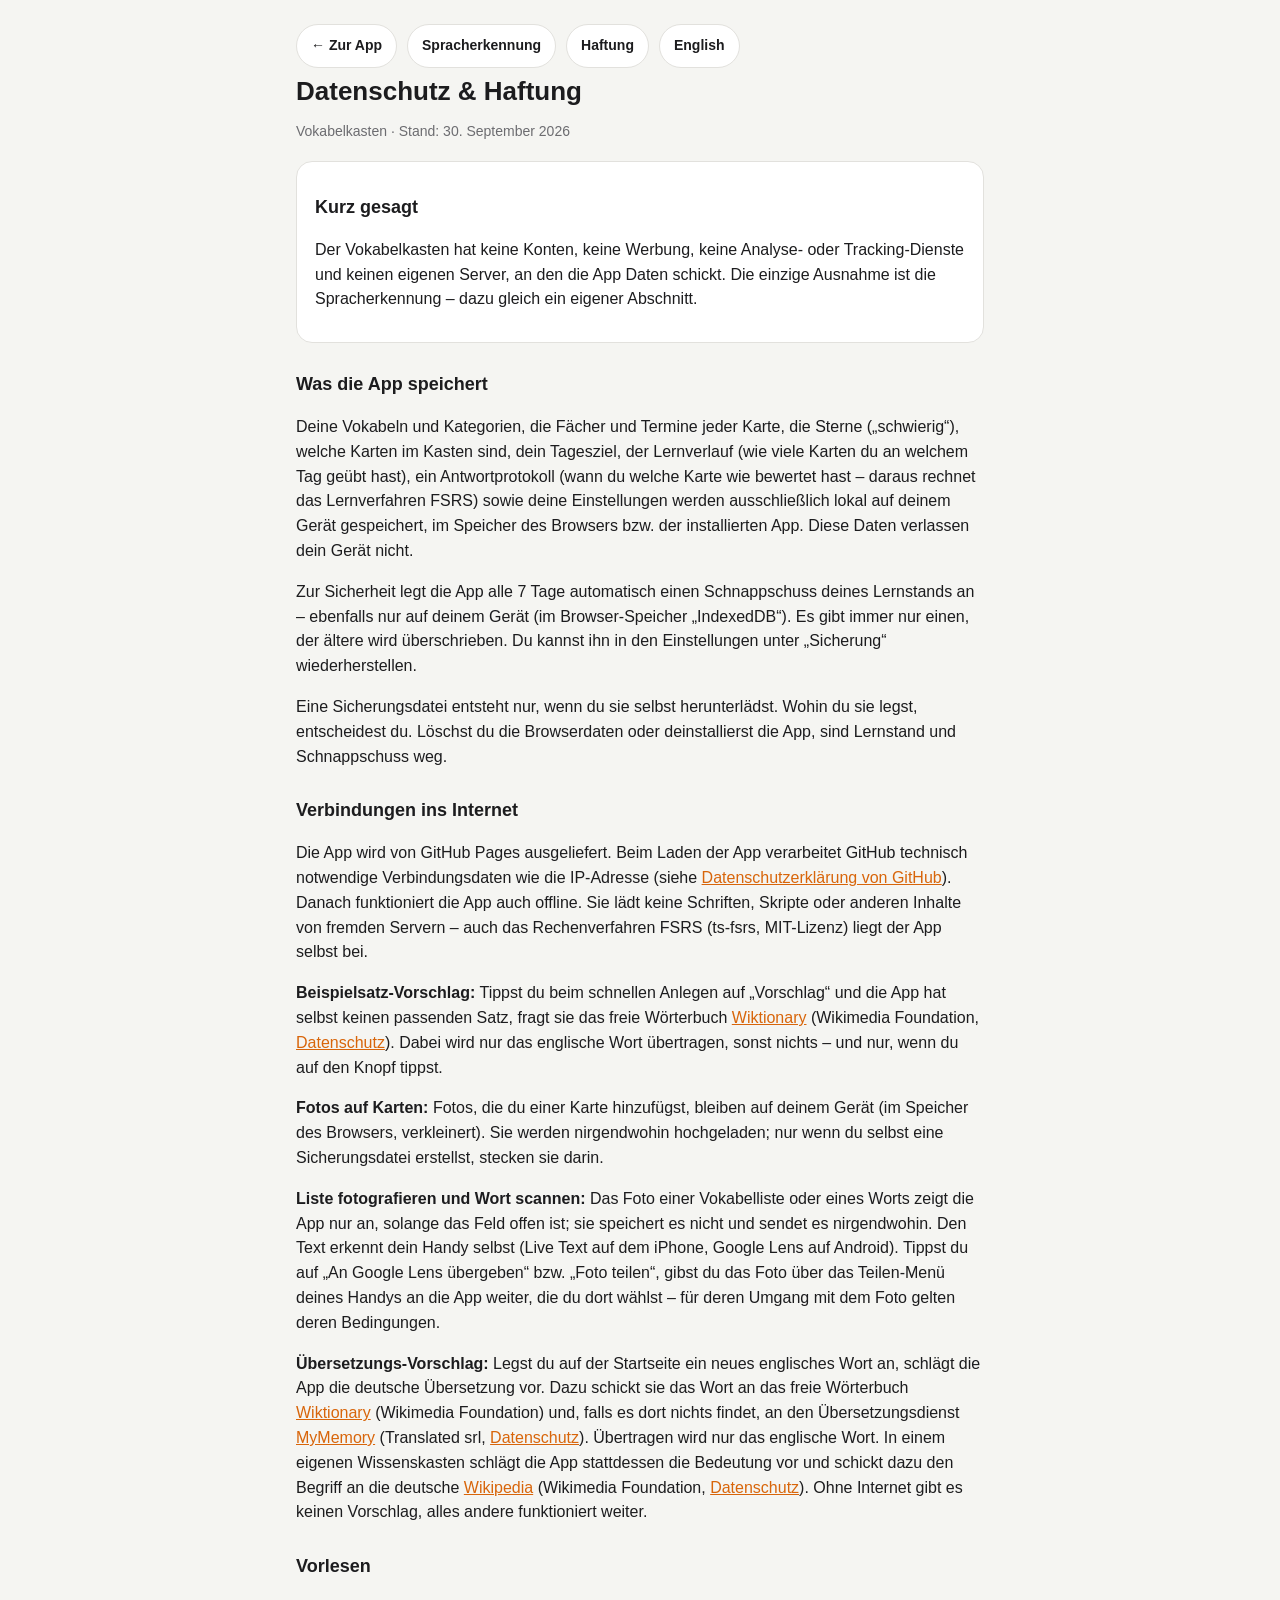
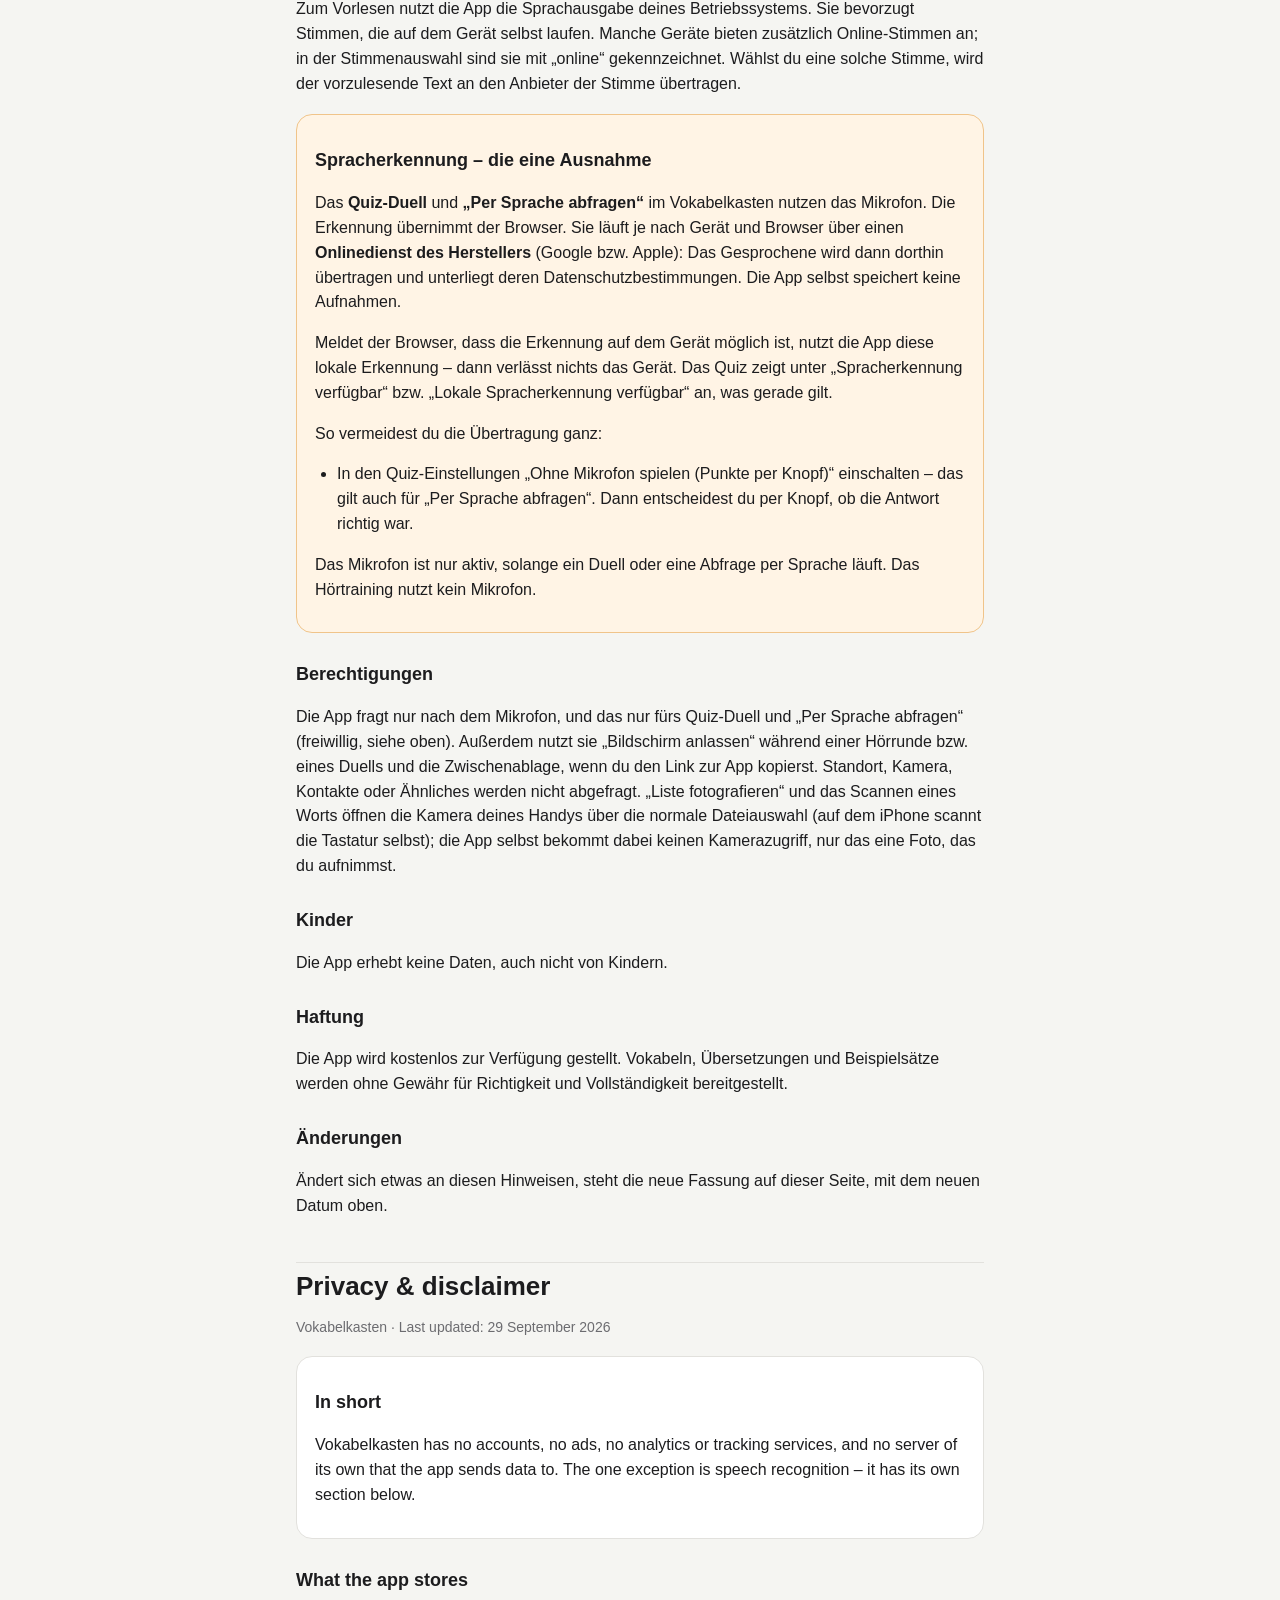
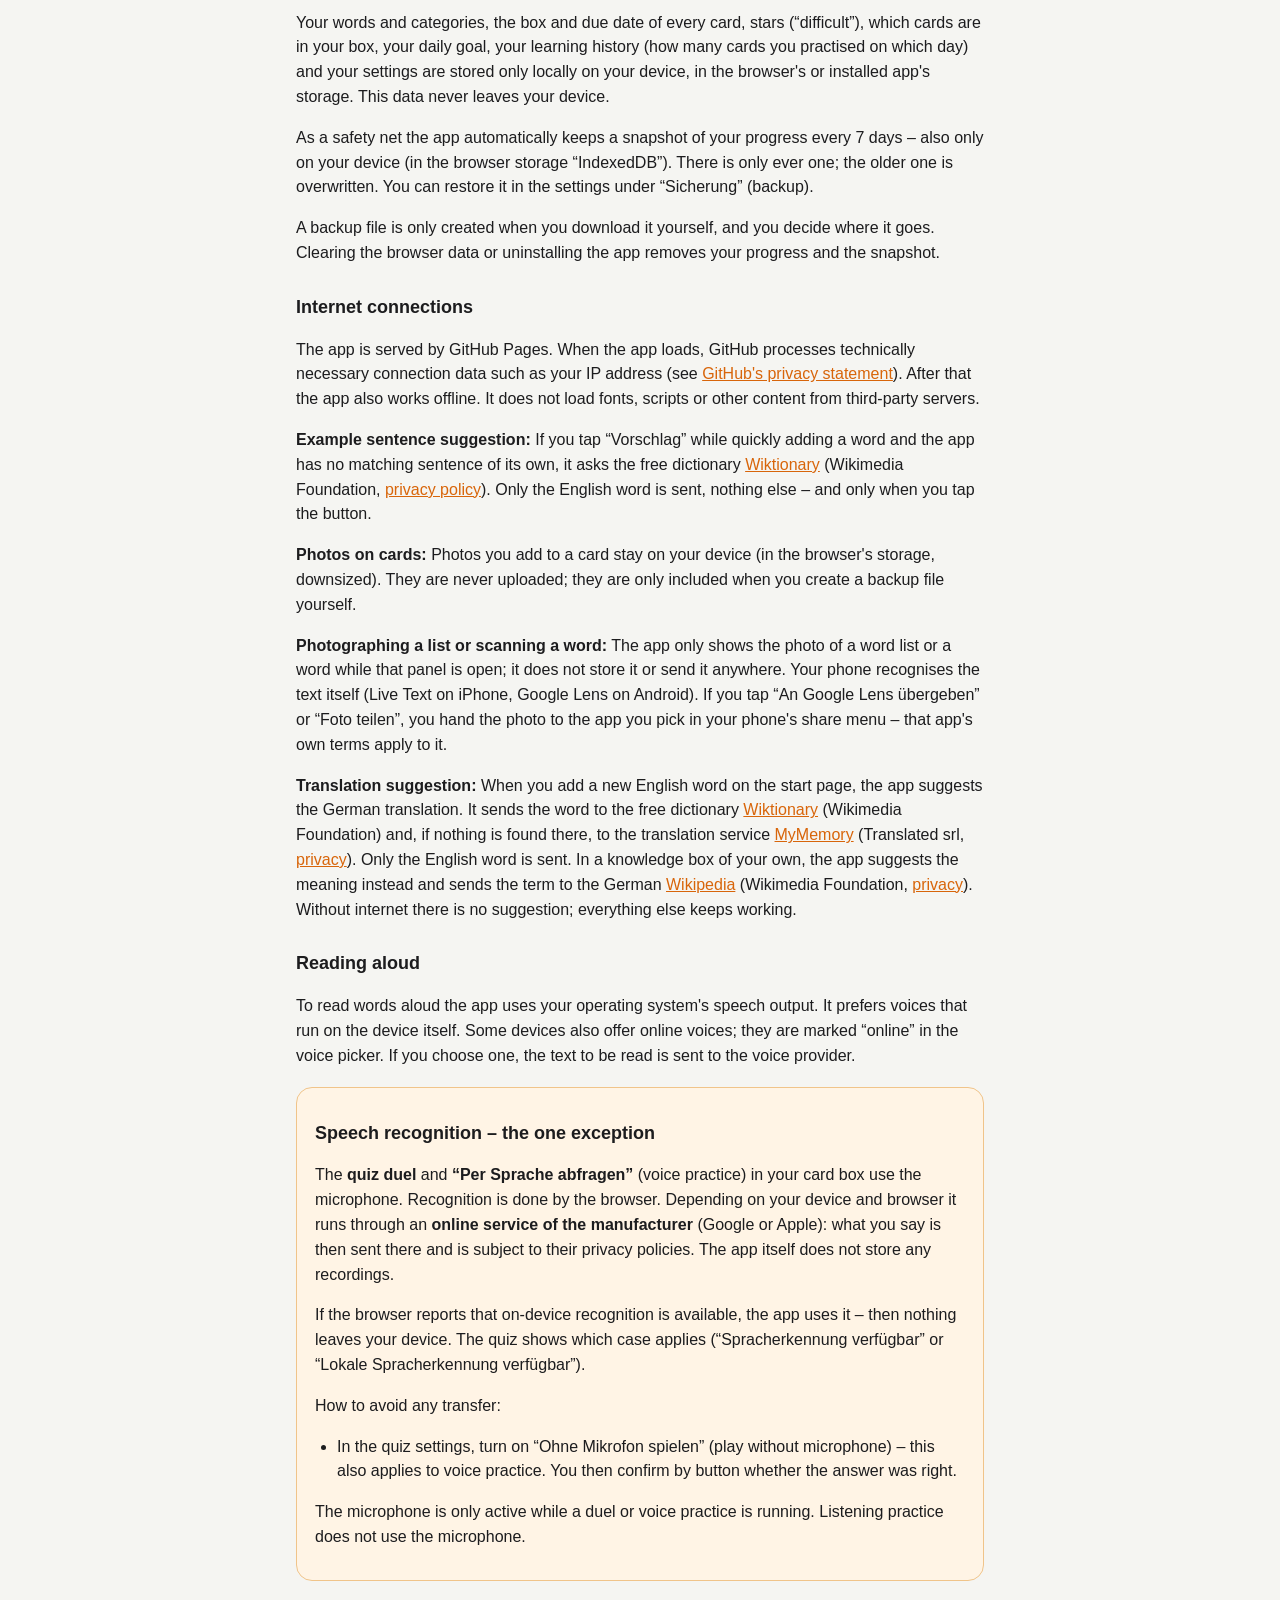
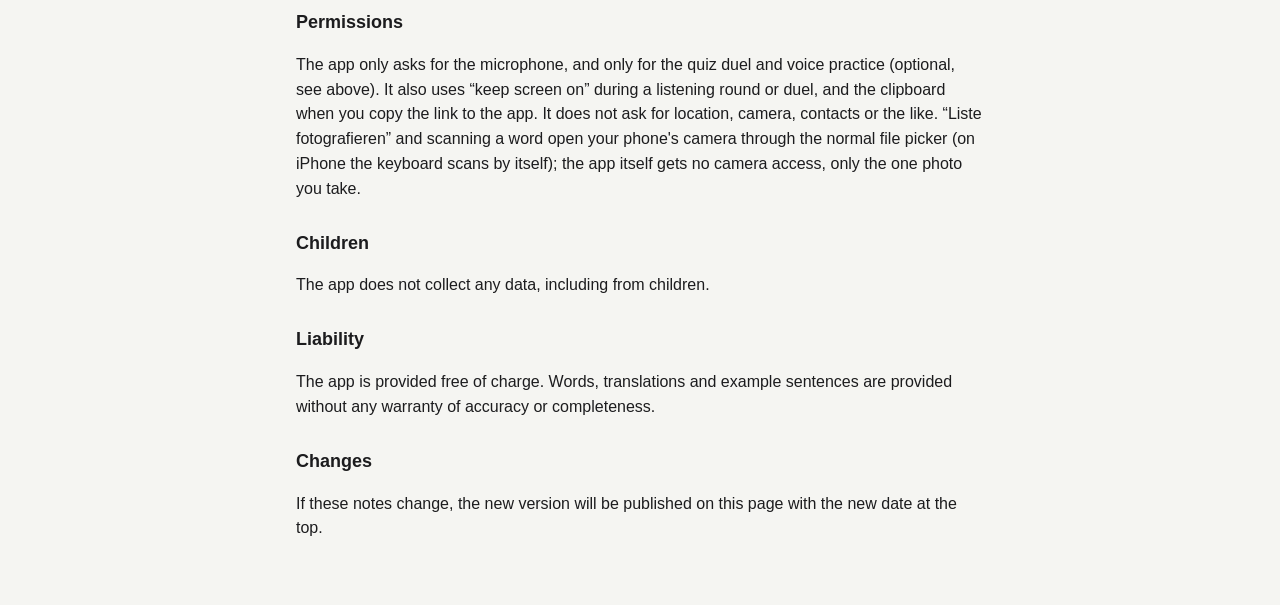
==== commit 71b9a157: "Bibliothek-Hintergrund der Startkarte und Bildnachweis zurueckgenommen (Revert von 6325e0c und 36698" ====
--- a/privacy.html
+++ b/privacy.html
@@ -28,7 +28,7 @@
 </head>
 <body>
 <main>
-<nav><a href="./">&larr; Zur App</a><a href="#spracherkennung">Spracherkennung</a><a href="#haftung">Haftung</a><a href="#bildnachweis">Bildnachweis</a><a href="#en">English</a></nav>
+<nav><a href="./">&larr; Zur App</a><a href="#spracherkennung">Spracherkennung</a><a href="#haftung">Haftung</a><a href="#en">English</a></nav>
 
 <h1>Datenschutz &amp; Haftung</h1>
 <p class="dim">Vokabelkasten · Stand: 30. September 2026</p>
@@ -72,9 +72,6 @@
 
 <h2 id="haftung">Haftung</h2>
 <p>Die App wird kostenlos zur Verfügung gestellt. Vokabeln, Übersetzungen und Beispielsätze werden ohne Gewähr für Richtigkeit und Vollständigkeit bereitgestellt.</p>
-
-<h2 id="bildnachweis">Bildnachweis</h2>
-<p>Das Foto der Bibliothek im Hintergrund der Startkarte stammt wie die Fotos in BLOC aus einer <b>freien Bildbibliothek</b>: <a href="https://www.pexels.com/de-de/" target="_blank" rel="noopener noreferrer">Pexels</a>. Es darf nach der <a href="https://www.pexels.com/de-de/license/" target="_blank" rel="noopener noreferrer">Pexels-Lizenz</a> kostenlos verwendet werden. Es liegt als Datei in der App (Ordner „img“); beim Benutzen wird nichts aus dem Internet nachgeladen.</p>
 
 <h2>Änderungen</h2>
 <p>Ändert sich etwas an diesen Hinweisen, steht die neue Fassung auf dieser Seite, mit dem neuen Datum oben.</p>
@@ -124,9 +121,6 @@
 <h2>Liability</h2>
 <p>The app is provided free of charge. Words, translations and example sentences are provided without any warranty of accuracy or completeness.</p>
 
-<h2>Image credits</h2>
-<p>The library photo in the background of the start card comes, like the photos in BLOC, from a <b>free image library</b>: <a href="https://www.pexels.com/" target="_blank" rel="noopener noreferrer">Pexels</a>. It may be used free of charge under the <a href="https://www.pexels.com/license/" target="_blank" rel="noopener noreferrer">Pexels licence</a>. It is stored as a file in the app (folder “img”); nothing is loaded from the internet while you use it.</p>
-
 <h2>Changes</h2>
 <p>If these notes change, the new version will be published on this page with the new date at the top.</p>
 </main>
